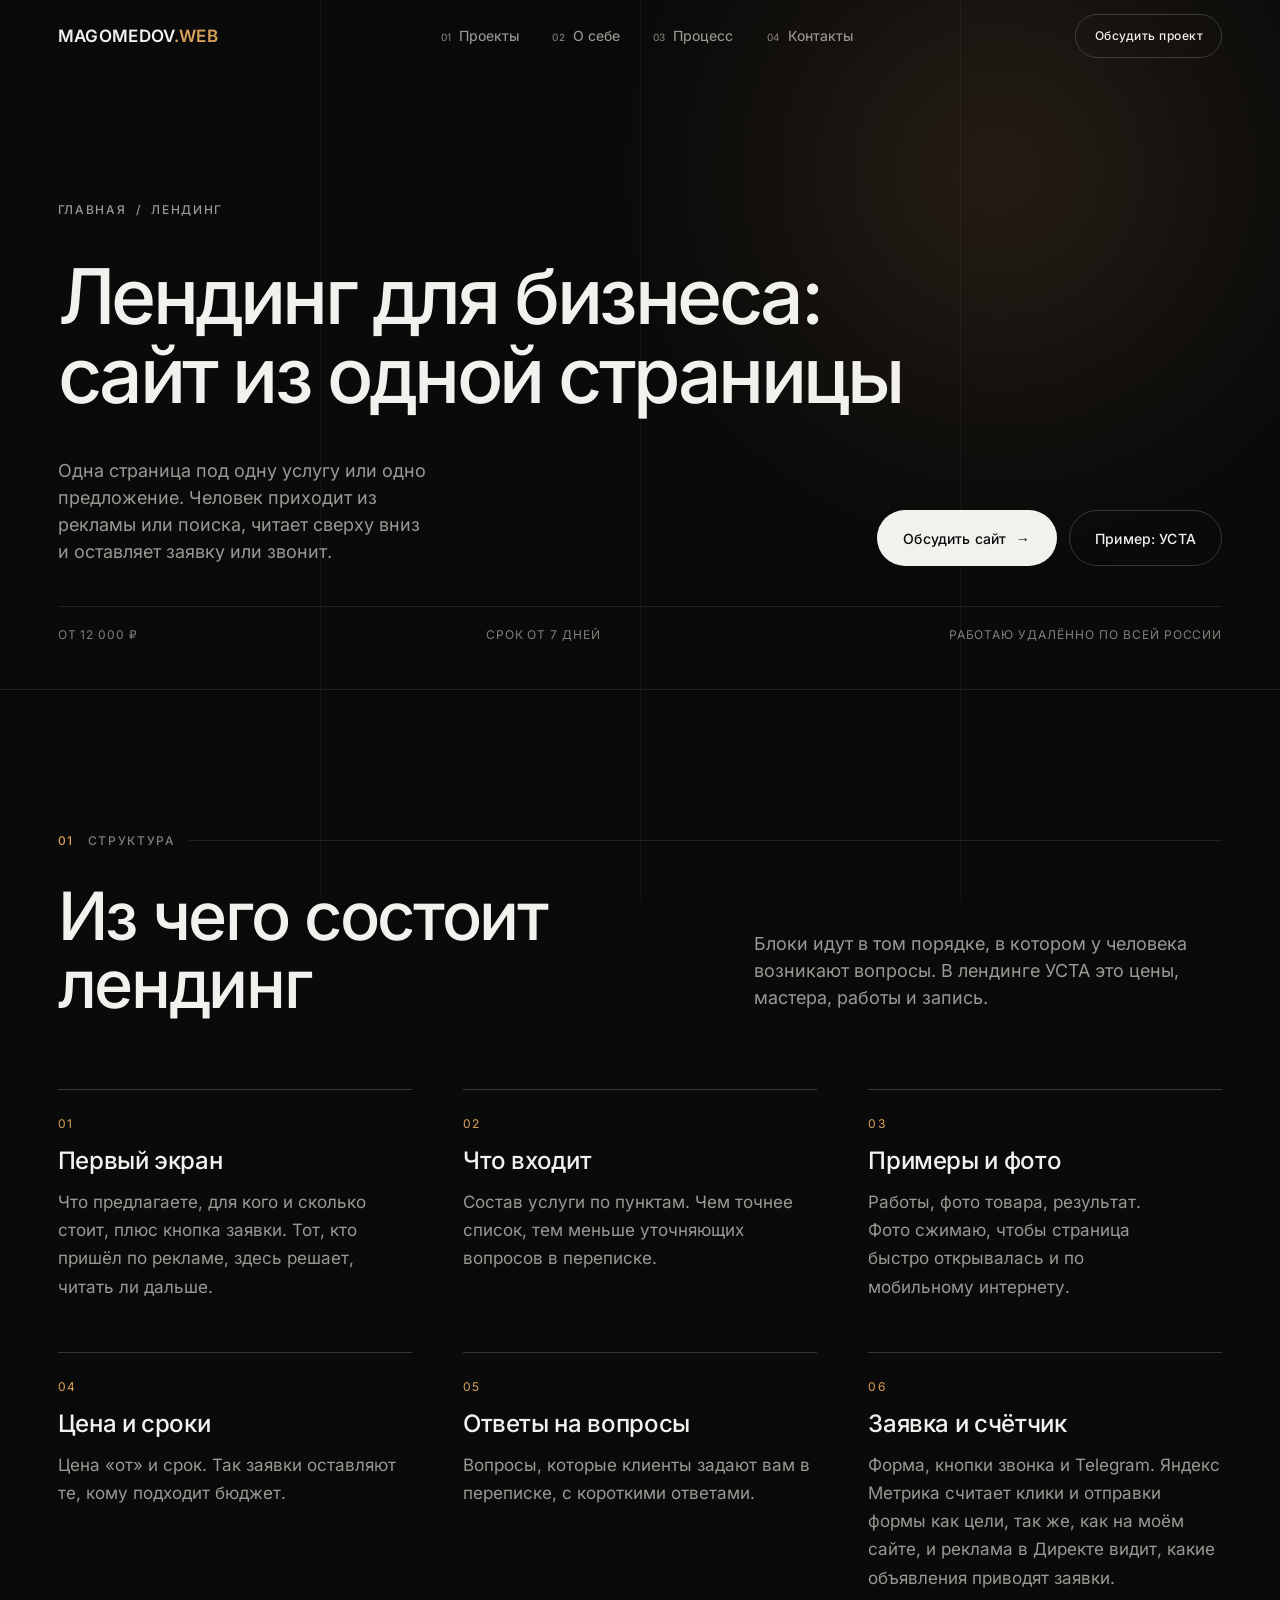
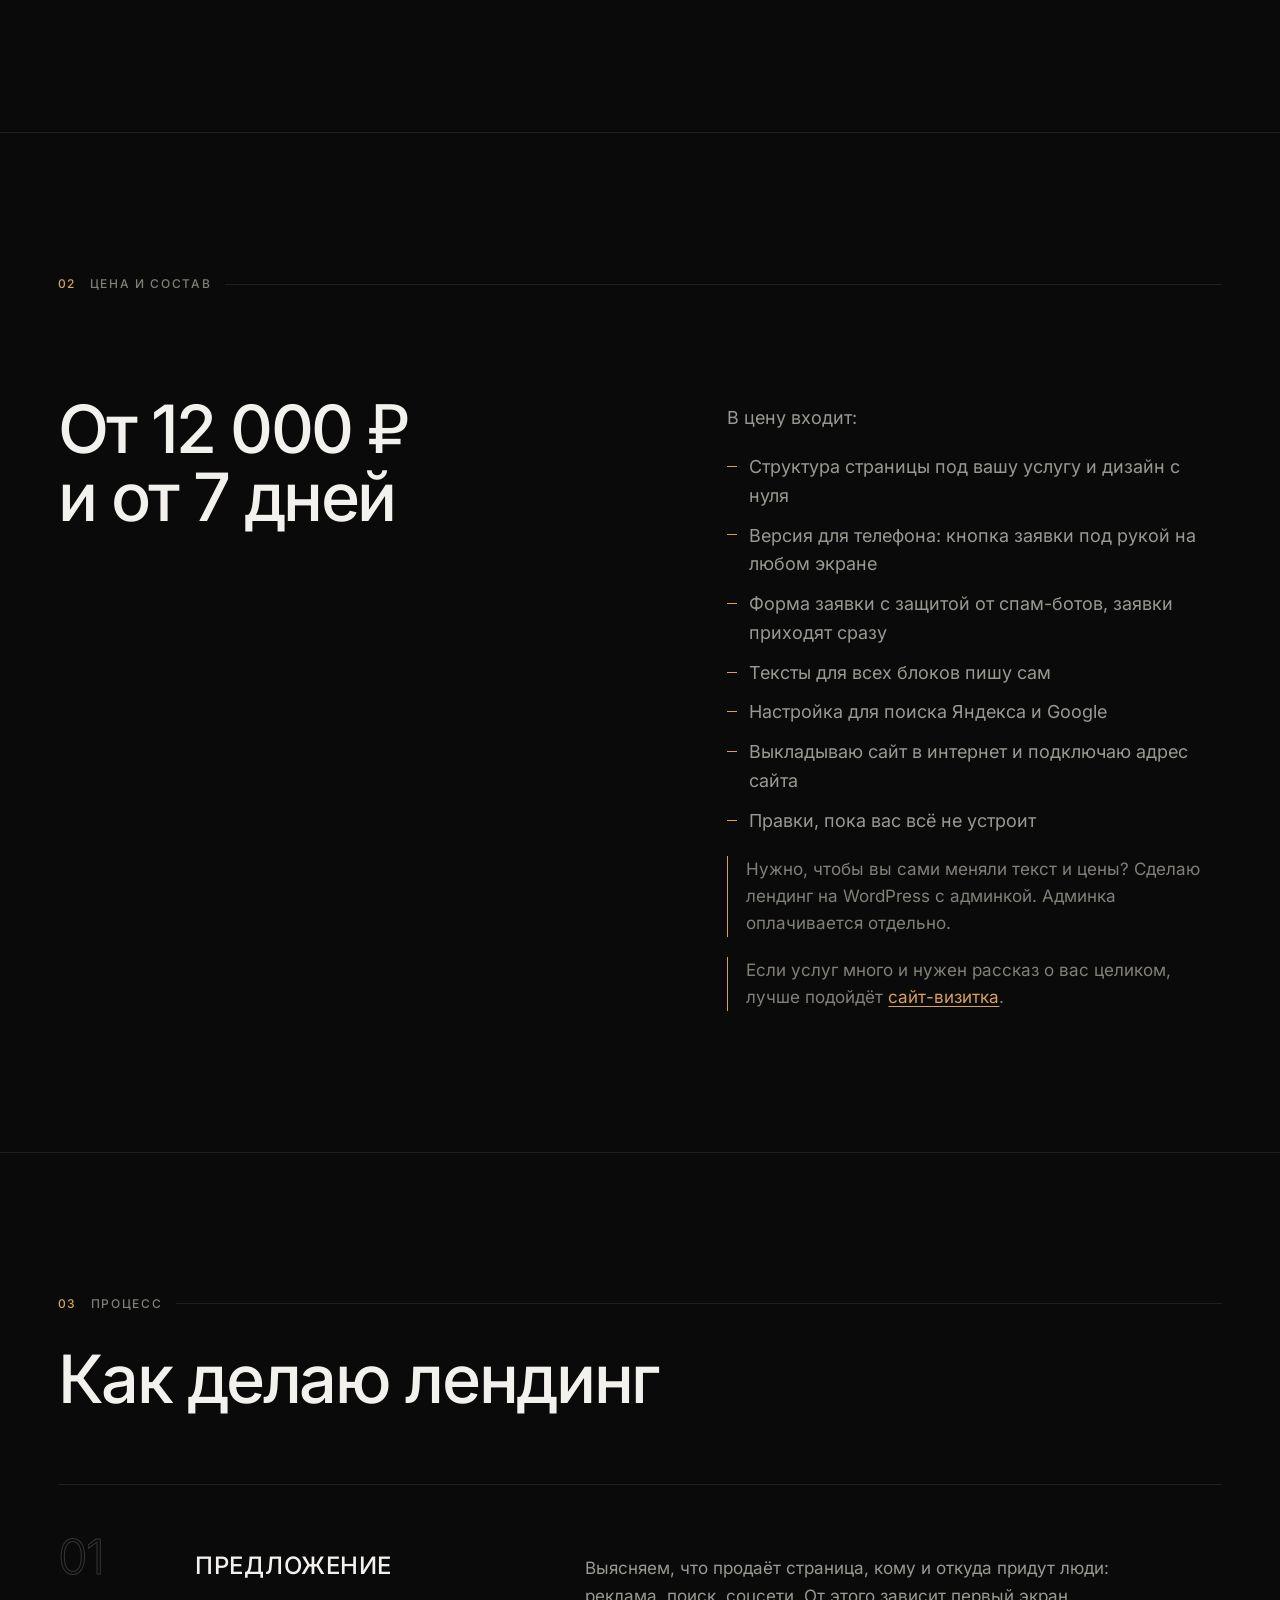
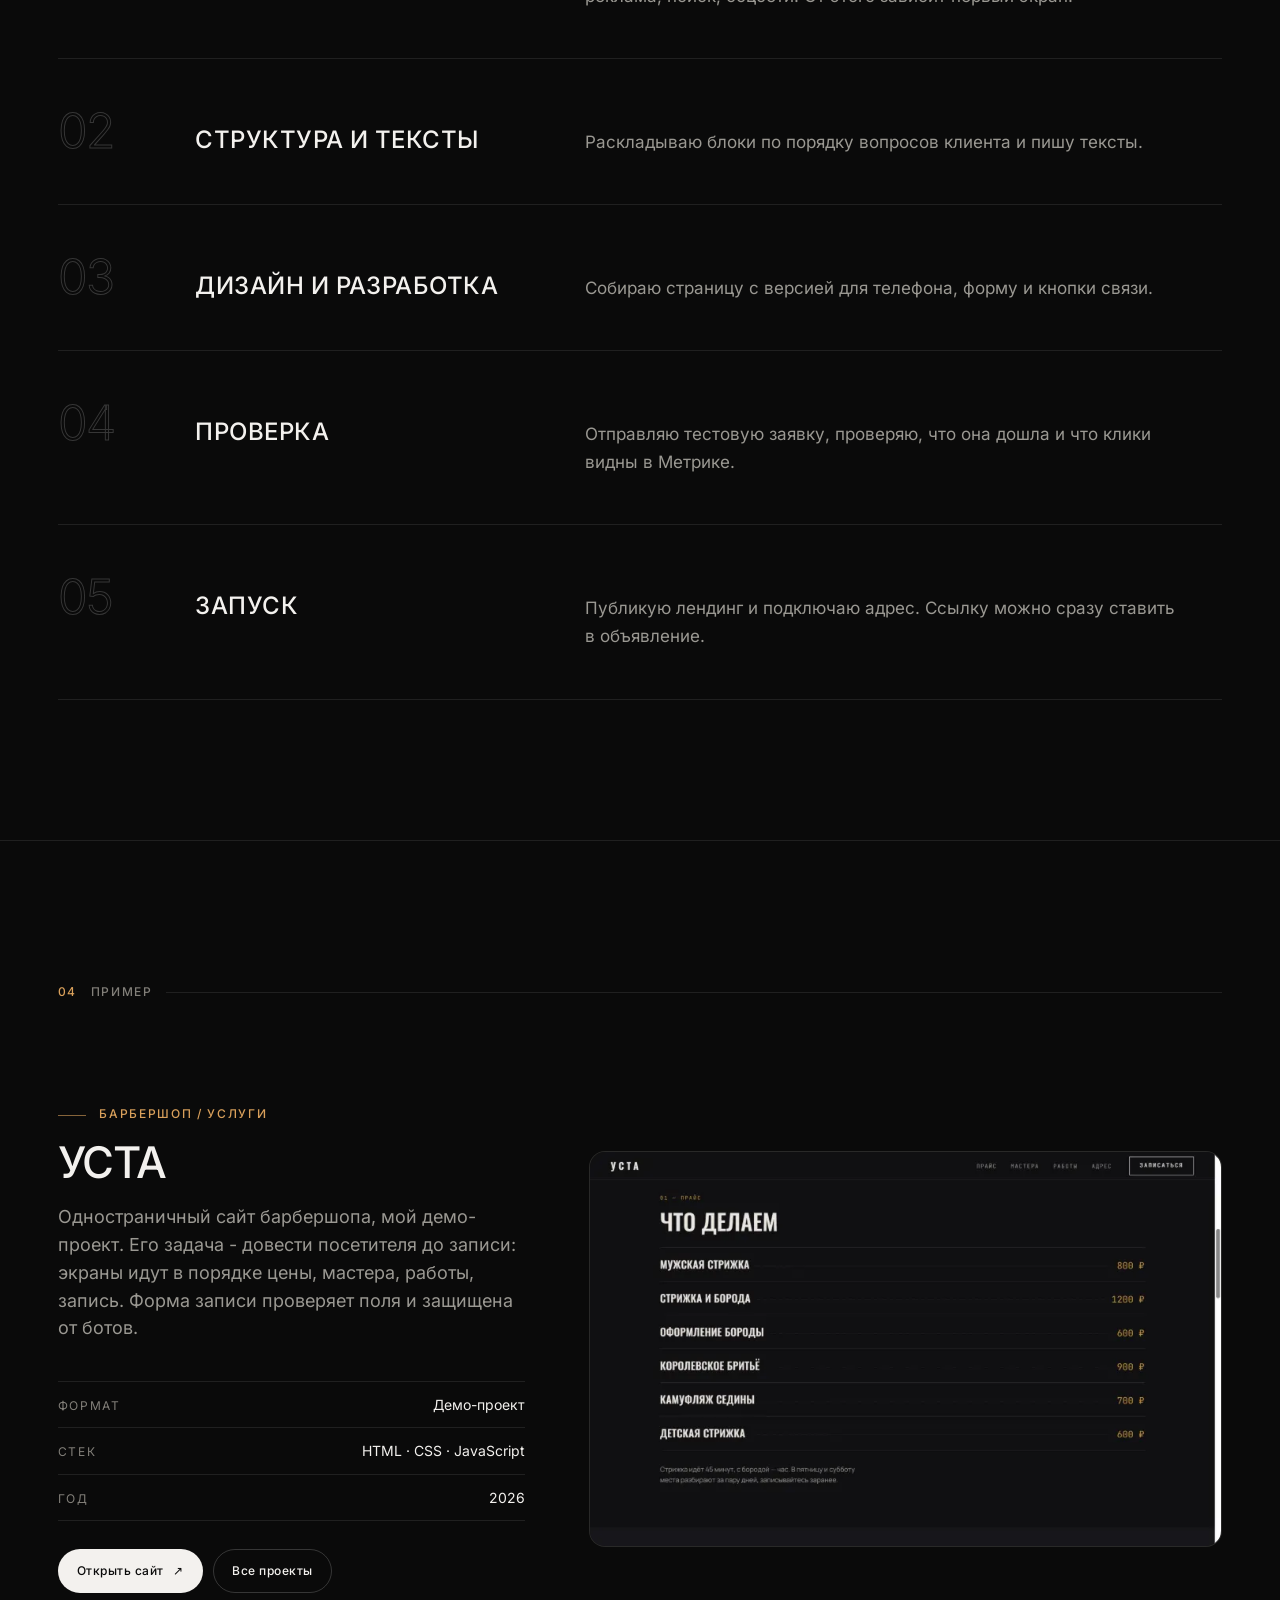
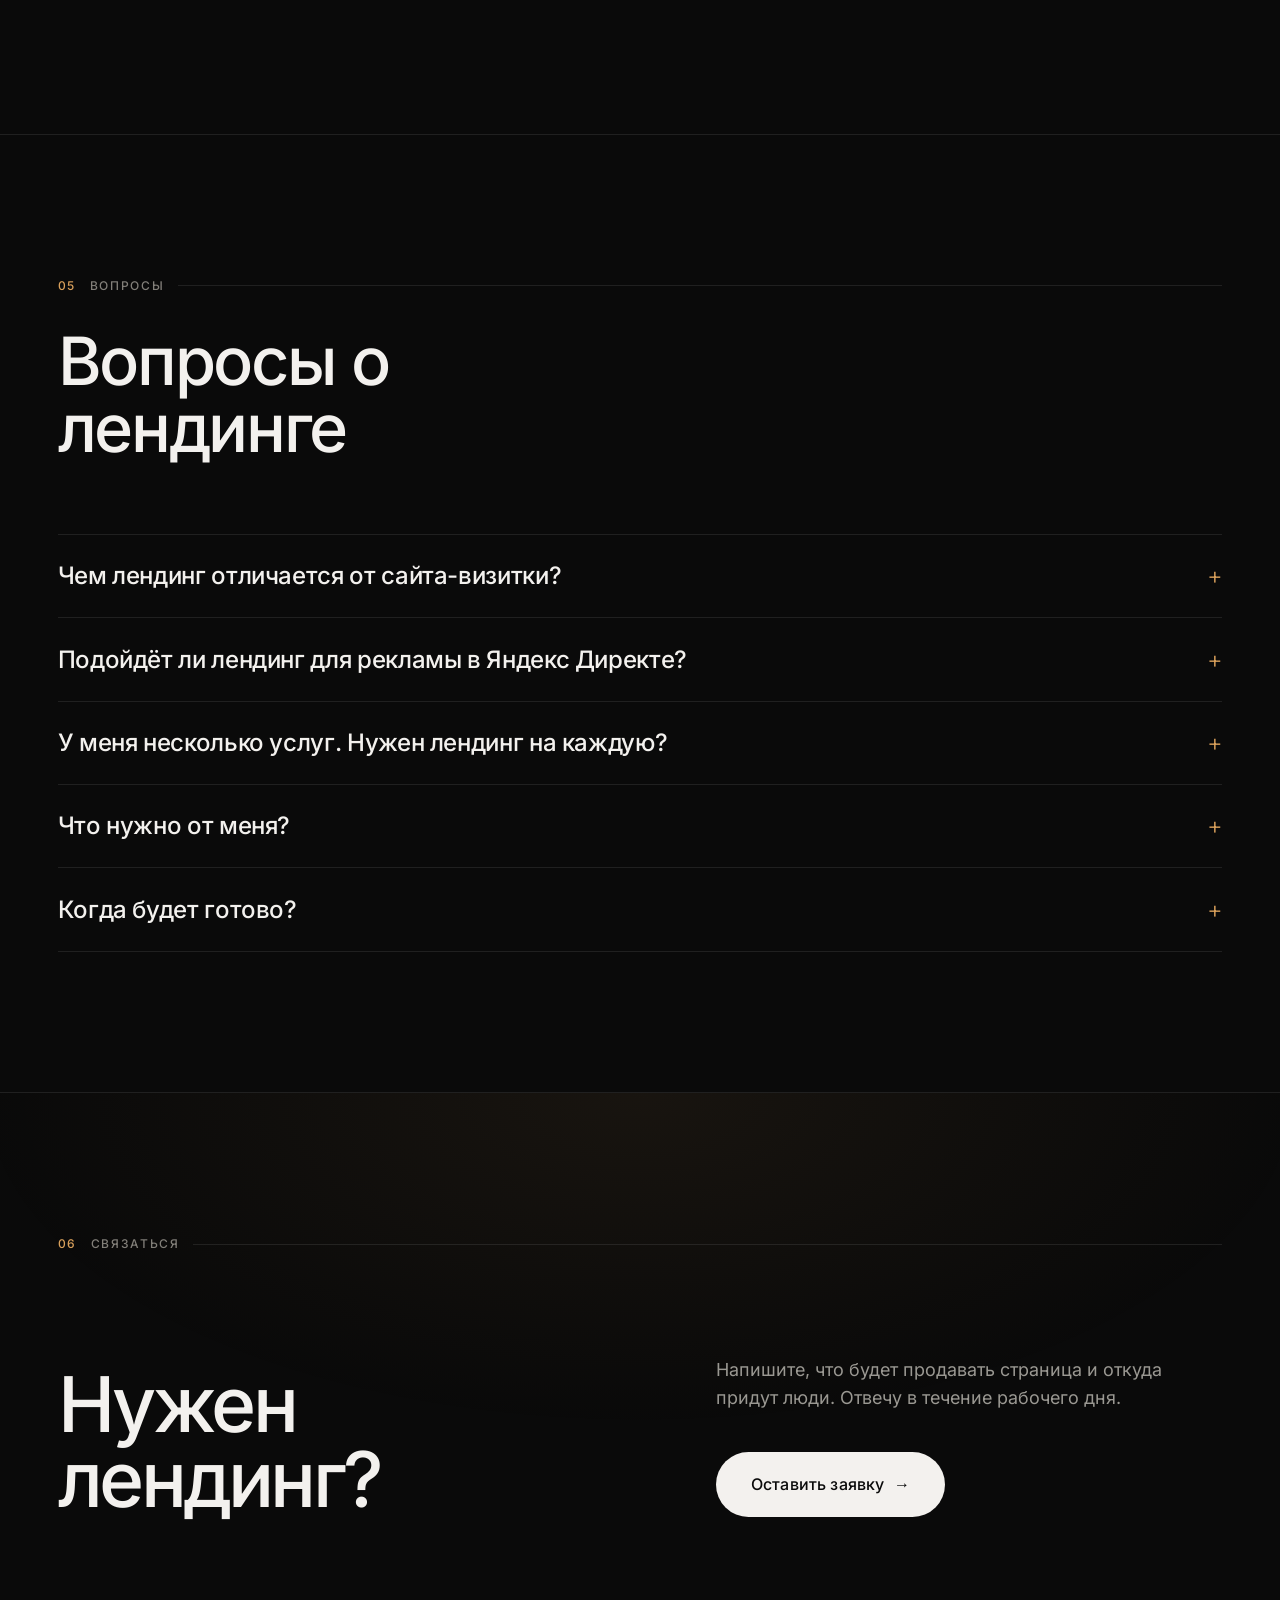
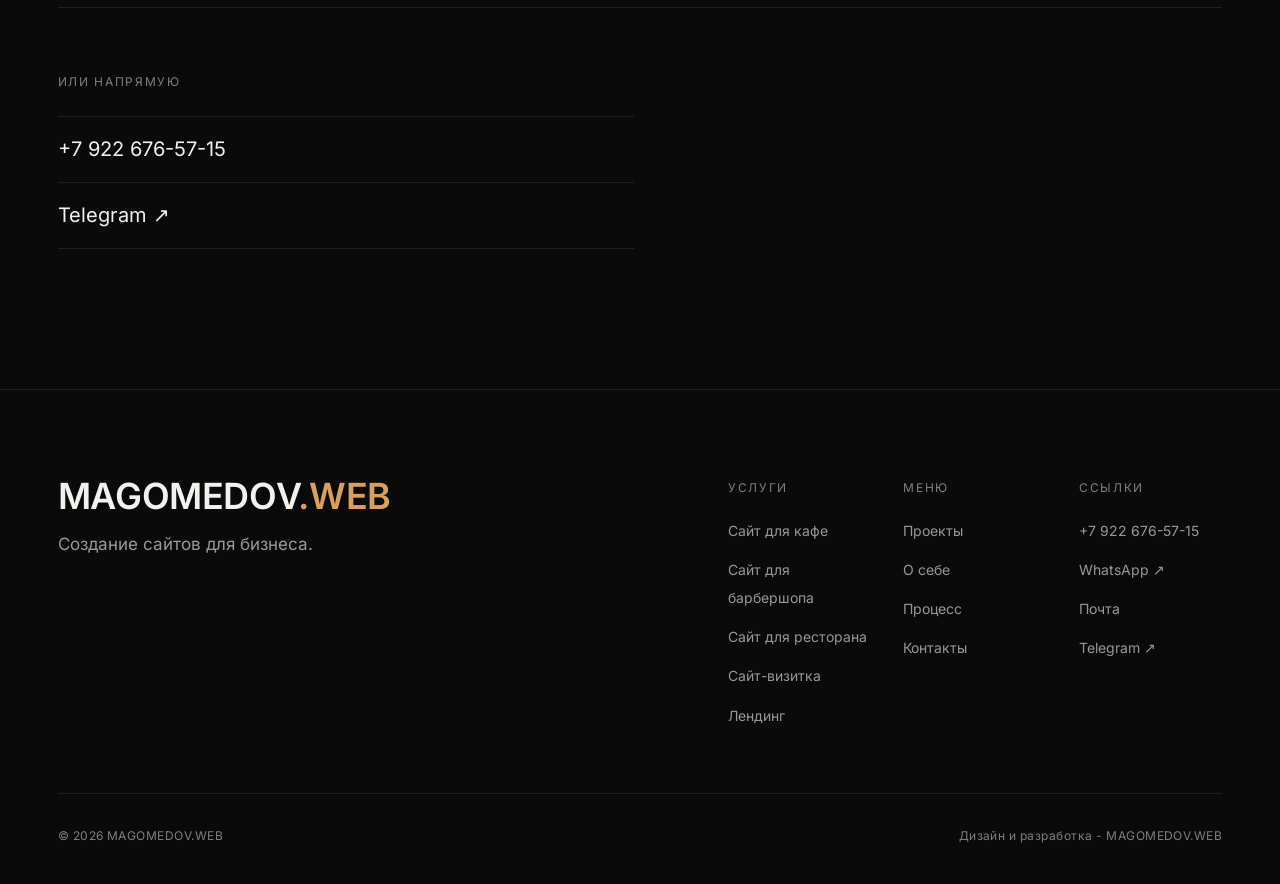
==== lending/index.html @ ecd1c225 "5 страниц услуг под поиск, подвал «Услуги», страница 404, отложенная загрузка Метрики, доступность C" ====
<!DOCTYPE html>
<html lang="ru">
<head>
<meta charset="utf-8">
<meta name="viewport" content="width=device-width, initial-scale=1, viewport-fit=cover">
<title>Лендинг для бизнеса: одностраничный сайт | MAGOMEDOV.WEB</title>
<meta name="description" content="Делаю лендинги для бизнеса: одна страница под услугу или рекламу, форма заявки, цели в Яндекс Метрике, версия для телефона. От 12 000 ₽, срок от 7 дней.">
<meta name="author" content="Магомед, MAGOMEDOV.WEB">
<meta name="theme-color" content="#0a0a0a">
<meta name="color-scheme" content="dark">
<meta name="robots" content="index, follow, max-image-preview:large, max-snippet:-1">
<link rel="canonical" href="https://magomedov.website/lending/">

<!-- Open Graph / Twitter -->
<meta property="og:type" content="website">
<meta property="og:site_name" content="MAGOMEDOV.WEB">
<meta property="og:locale" content="ru_RU">
<meta property="og:title" content="Лендинг для бизнеса: одностраничный сайт | MAGOMEDOV.WEB">
<meta property="og:description" content="Делаю лендинги для бизнеса: одна страница под услугу или рекламу, форма заявки, цели в Яндекс Метрике, версия для телефона. От 12 000 ₽, срок от 7 дней.">
<meta property="og:url" content="https://magomedov.website/lending/">
<meta property="og:image" content="https://magomedov.website/images/og-image.jpg">
<meta property="og:image:type" content="image/jpeg">
<meta property="og:image:width" content="1200">
<meta property="og:image:height" content="630">
<meta property="og:image:alt" content="Первый экран сайта MAGOMEDOV.WEB с заголовком «Сайты, с которыми бизнес выглядит дороже»">
<meta name="twitter:card" content="summary_large_image">
<meta name="twitter:title" content="Лендинг для бизнеса: одностраничный сайт | MAGOMEDOV.WEB">
<meta name="twitter:description" content="Делаю лендинги для бизнеса: одна страница под услугу или рекламу, форма заявки, цели в Яндекс Метрике, версия для телефона. От 12 000 ₽, срок от 7 дней.">
<meta name="twitter:image" content="https://magomedov.website/images/og-image.jpg">
<meta name="twitter:image:alt" content="Первый экран сайта MAGOMEDOV.WEB с заголовком «Сайты, с которыми бизнес выглядит дороже»">

<link rel="icon" href="/images/favicon.svg" type="image/svg+xml">
<link rel="apple-touch-icon" href="/images/apple-touch-icon.png">

<link rel="preload" href="/fonts/inter-cyrillic.woff2" as="font" type="font/woff2" crossorigin>
<link rel="preload" href="/fonts/inter-latin.woff2" as="font" type="font/woff2" crossorigin>
<link rel="stylesheet" href="/css/style.css">
<script>document.documentElement.classList.add('js');</script>

<script type="application/ld+json">
{
  "@context": "https://schema.org",
  "@graph": [
    {
      "@type": "Service",
      "@id": "https://magomedov.website/lending/#service",
      "name": "Лендинг для бизнеса: сайт из одной страницы",
      "serviceType": "Создание лендинга",
      "description": "Делаю лендинги для бизнеса: одна страница под услугу или рекламу, форма заявки, цели в Яндекс Метрике, версия для телефона. От 12 000 ₽, срок от 7 дней.",
      "url": "https://magomedov.website/lending/",
      "provider": {
        "@id": "https://magomedov.website/#service"
      },
      "areaServed": {
        "@type": "Country",
        "name": "Россия"
      },
      "offers": {
        "@type": "Offer",
        "url": "https://magomedov.website/lending/",
        "priceSpecification": {
          "@type": "PriceSpecification",
          "minPrice": 12000,
          "priceCurrency": "RUB"
        }
      }
    },
    {
      "@type": "BreadcrumbList",
      "itemListElement": [
        {
          "@type": "ListItem",
          "position": 1,
          "name": "Главная",
          "item": "https://magomedov.website/"
        },
        {
          "@type": "ListItem",
          "position": 2,
          "name": "Лендинг",
          "item": "https://magomedov.website/lending/"
        }
      ]
    },
    {
      "@type": "FAQPage",
      "mainEntity": [
        {
          "@type": "Question",
          "name": "Чем лендинг отличается от сайта-визитки?",
          "acceptedAnswer": {
            "@type": "Answer",
            "text": "Лендинг ведёт к одному действию: заявке на одну услугу. Визитка рассказывает о вас целиком, со всеми услугами и контактами. Под рекламу обычно делают лендинг."
          }
        },
        {
          "@type": "Question",
          "name": "Подойдёт ли лендинг для рекламы в Яндекс Директе?",
          "acceptedAnswer": {
            "@type": "Answer",
            "text": "Да. Подключаю Яндекс Метрику и цели: звонок, переход в Telegram, отправка формы. На моём сайте цели настроены так же, и Директ по ним видит, какие объявления приносят заявки."
          }
        },
        {
          "@type": "Question",
          "name": "У меня несколько услуг. Нужен лендинг на каждую?",
          "acceptedAnswer": {
            "@type": "Answer",
            "text": "Если реклама идёт на разные услуги, да: у каждой своя страница и свой первый экран. Если реклама не нужна, проще сделать одну визитку со всеми услугами."
          }
        },
        {
          "@type": "Question",
          "name": "Что нужно от меня?",
          "acceptedAnswer": {
            "@type": "Answer",
            "text": "Описание услуги и цены, фото или примеры работ, контакты для кнопок. Тексты пишу сам, фотографии присылаете вы."
          }
        },
        {
          "@type": "Question",
          "name": "Когда будет готово?",
          "acceptedAnswer": {
            "@type": "Answer",
            "text": "От 7 дней. Если запуск рекламы уже назначен, назовите дату на первом созвоне, и я скажу, что прислать, чтобы успеть."
          }
        }
      ]
    }
  ]
}
</script>
<!-- Yandex.Metrika counter -->
<script>
  window.ym = window.ym || function () { (window.ym.a = window.ym.a || []).push(arguments); };
  // Counter and webvisor load after the page is painted; goals sent earlier wait in the queue above.
  function loadMetrika() {
    (function(m,e,t,r,i,k,a){m[i]=m[i]||function(){(m[i].a=m[i].a||[]).push(arguments)};
    m[i].l=1*new Date();
    for (var j = 0; j < document.scripts.length; j++) {if (document.scripts[j].src === r) { return; }}
    k=e.createElement(t),a=e.getElementsByTagName(t)[0],k.async=1,k.src=r,a.parentNode.insertBefore(k,a)})
    (window, document, "script", "https://mc.yandex.ru/metrika/tag.js", "ym");
    ym(112315744, "init", { clickmap: true, trackLinks: true, accurateTrackBounce: true, webvisor: true });
  }
  window.addEventListener("load", function () {
    if ("requestIdleCallback" in window) requestIdleCallback(loadMetrika, { timeout: 3000 });
    else setTimeout(loadMetrika, 1500);
  });
  document.addEventListener("click", function (e) {
    var a = e.target.closest && e.target.closest("a[href]");
    if (!a) return;
    var href = a.getAttribute("href");
    var goal = /^tel:/.test(href) ? "click_phone" : /t\.me\//.test(href) ? "click_telegram" : /wa\.me\//.test(href) ? "click_whatsapp" : "";
    if (goal) ym(112315744, "reachGoal", goal);
  });
</script>
<!-- /Yandex.Metrika counter -->
</head>

<body>
<a class="skip-link" href="#main">Перейти к содержимому</a>

<div class="grid-lines" aria-hidden="true"><span></span><span></span><span></span></div>

<header class="site-header" id="site-header">
  <div class="site-header__inner">
    <a class="wordmark" href="/" aria-label="MAGOMEDOV.WEB - на главную">
      <span class="wordmark__main">MAGOMEDOV</span><span class="wordmark__accent">.WEB</span>
    </a>

    <nav class="nav" id="nav" aria-label="Основная навигация">
      <ul class="nav__list">
        <li><a class="nav__link" href="/#work"><span class="nav__idx">01</span><span>Проекты</span></a></li>
        <li><a class="nav__link" href="/#about"><span class="nav__idx">02</span><span>О себе</span></a></li>
        <li><a class="nav__link" href="/#process"><span class="nav__idx">03</span><span>Процесс</span></a></li>
        <li><a class="nav__link" href="/#contact"><span class="nav__idx">04</span><span>Контакты</span></a></li>
      </ul>
      <div class="nav__foot">
        <a class="nav__mail nav__phone" href="tel:+79226765715">+7 922 676-57-15</a>
        <a class="nav__mail" href="mailto:magomedovmg71@gmail.com">magomedovmg71@gmail.com</a>
        <div class="nav__socials">
          <a href="https://wa.me/79226765715" target="_blank" rel="noopener noreferrer">WhatsApp ↗</a>
          <a href="https://t.me/magadev_leads_bot?start=site" target="_blank" rel="noopener noreferrer">Telegram ↗</a>
        </div>
      </div>
    </nav>

    <div class="site-header__side">
      <a class="btn btn--ghost btn--sm site-header__cta" href="#svyaz">Обсудить проект</a>

      <button class="burger" id="burger" type="button" aria-label="Открыть меню" aria-expanded="false" aria-controls="nav">
        <span class="burger__box" aria-hidden="true"><span class="burger__line"></span><span class="burger__line"></span></span>
      </button>
    </div>
  </div>
</header>
<div class="nav-scrim" id="nav-scrim" hidden></div>

<main id="main">
  <section class="hero hero--page" id="hero" aria-labelledby="page-title">
    <div class="hero__glow" aria-hidden="true"></div>
    <div class="container hero__inner">
      <nav class="hero__eyebrow crumbs" aria-label="Навигационная цепочка">
        <a href="/">Главная</a><span aria-hidden="true">/</span><span aria-current="page">Лендинг</span>
      </nav>

      <h1 class="hero__title" id="page-title" data-reveal>Лендинг для бизнеса: сайт из одной страницы</h1>

      <div class="hero__bottom">
        <p class="hero__lead" data-reveal data-reveal-delay="1">Одна страница под одну услугу или одно предложение. Человек приходит из рекламы или поиска, читает сверху вниз и оставляет заявку или звонит.</p>
        <div class="hero__actions" data-reveal data-reveal-delay="2">
          <a class="btn btn--solid" href="#svyaz">Обсудить сайт <span class="btn__arrow" aria-hidden="true">→</span></a>
          <a class="btn btn--ghost" href="#primer">Пример: УСТА</a>
        </div>
      </div>

      <div class="hero__rule" data-reveal data-reveal-delay="3">
        <span class="hero__rule-item">От 12&nbsp;000&nbsp;₽</span>
        <span class="hero__rule-item">Срок от 7 дней</span>
        <span class="hero__rule-item">Работаю удалённо по всей России</span>
      </div>
    </div>
  </section>

  <section class="section" id="chto-nuzhno" aria-labelledby="needs-title">
    <div class="container">
      <header class="section-head">
        <p class="section-index"><span class="section-index__num">01</span> <span>Структура</span></p>
        <h2 class="section-title" id="needs-title" data-reveal>Из чего состоит лендинг</h2>
        <p class="section-sub" data-reveal data-reveal-delay="1">Блоки идут в том порядке, в котором у человека возникают вопросы. В лендинге УСТА это цены, мастера, работы и запись.</p>
      </header>

      <div class="why__grid">
        <article class="why__item" data-reveal data-reveal-delay="0">
          <p class="why__idx" aria-hidden="true">01</p>
          <h3 class="why__name">Первый экран</h3>
          <p class="why__text">Что предлагаете, для кого и сколько стоит, плюс кнопка заявки. Тот, кто пришёл по рекламе, здесь решает, читать ли дальше.</p>
        </article>
        <article class="why__item" data-reveal data-reveal-delay="1">
          <p class="why__idx" aria-hidden="true">02</p>
          <h3 class="why__name">Что входит</h3>
          <p class="why__text">Состав услуги по пунктам. Чем точнее список, тем меньше уточняющих вопросов в переписке.</p>
        </article>
        <article class="why__item" data-reveal data-reveal-delay="2">
          <p class="why__idx" aria-hidden="true">03</p>
          <h3 class="why__name">Примеры и фото</h3>
          <p class="why__text">Работы, фото товара, результат. Фото сжимаю, чтобы страница быстро открывалась и по мобильному интернету.</p>
        </article>
        <article class="why__item" data-reveal data-reveal-delay="0">
          <p class="why__idx" aria-hidden="true">04</p>
          <h3 class="why__name">Цена и сроки</h3>
          <p class="why__text">Цена «от» и срок. Так заявки оставляют те, кому подходит бюджет.</p>
        </article>
        <article class="why__item" data-reveal data-reveal-delay="1">
          <p class="why__idx" aria-hidden="true">05</p>
          <h3 class="why__name">Ответы на вопросы</h3>
          <p class="why__text">Вопросы, которые клиенты задают вам в переписке, с короткими ответами.</p>
        </article>
        <article class="why__item" data-reveal data-reveal-delay="2">
          <p class="why__idx" aria-hidden="true">06</p>
          <h3 class="why__name">Заявка и счётчик</h3>
          <p class="why__text">Форма, кнопки звонка и Telegram. Яндекс Метрика считает клики и отправки формы как цели, так же, как на моём сайте, и реклама в Директе видит, какие объявления приводят заявки.</p>
        </article>
      </div>
    </div>
  </section>

  <section class="section section--line" id="cena" aria-labelledby="price-title">
    <div class="container">
      <header class="section-head">
        <p class="section-index"><span class="section-index__num">02</span> <span>Цена и состав</span></p>
      </header>

      <div class="about__grid">
        <h2 class="about__title" id="price-title" data-reveal>От 12&nbsp;000&nbsp;₽<br>и&nbsp;от 7&nbsp;дней</h2>
        <div class="about__text">
          <p data-reveal>В цену входит:</p>
          <ul class="case__list" data-reveal data-reveal-delay="1">
            <li>Структура страницы под вашу услугу и дизайн с нуля</li>
            <li>Версия для телефона: кнопка заявки под рукой на любом экране</li>
            <li>Форма заявки с защитой от спам-ботов, заявки приходят сразу</li>
            <li>Тексты для всех блоков пишу сам</li>
            <li>Настройка для поиска Яндекса и Google</li>
            <li>Выкладываю сайт в интернет и подключаю адрес сайта</li>
            <li>Правки, пока вас всё не устроит</li>
          </ul>
          <p class="about__note" data-reveal data-reveal-delay="2">Нужно, чтобы вы сами меняли текст и цены? Сделаю лендинг на WordPress с админкой. Админка оплачивается отдельно.</p>
          <p class="about__note" data-reveal data-reveal-delay="2">Если услуг много и нужен рассказ о вас целиком, лучше подойдёт <a class="text-link" href="/sayt-vizitka/">сайт-визитка</a>.</p>
        </div>
      </div>
    </div>
  </section>

  <section class="section process" id="process" aria-labelledby="process-title">
    <div class="container">
      <header class="section-head">
        <p class="section-index"><span class="section-index__num">03</span> <span>Процесс</span></p>
        <h2 class="section-title" id="process-title" data-reveal>Как делаю лендинг</h2>
      </header>

      <ol class="steps">
        <li class="step" data-reveal>
          <span class="step__num">01</span>
          <div class="step__body">
            <h3 class="step__title">Предложение</h3>
            <p class="step__text">Выясняем, что продаёт страница, кому и откуда придут люди: реклама, поиск, соцсети. От этого зависит первый экран.</p>
          </div>
        </li>
        <li class="step" data-reveal>
          <span class="step__num">02</span>
          <div class="step__body">
            <h3 class="step__title">Структура и тексты</h3>
            <p class="step__text">Раскладываю блоки по порядку вопросов клиента и пишу тексты.</p>
          </div>
        </li>
        <li class="step" data-reveal>
          <span class="step__num">03</span>
          <div class="step__body">
            <h3 class="step__title">Дизайн и разработка</h3>
            <p class="step__text">Собираю страницу с версией для телефона, форму и кнопки связи.</p>
          </div>
        </li>
        <li class="step" data-reveal>
          <span class="step__num">04</span>
          <div class="step__body">
            <h3 class="step__title">Проверка</h3>
            <p class="step__text">Отправляю тестовую заявку, проверяю, что она дошла и что клики видны в Метрике.</p>
          </div>
        </li>
        <li class="step" data-reveal>
          <span class="step__num">05</span>
          <div class="step__body">
            <h3 class="step__title">Запуск</h3>
            <p class="step__text">Публикую лендинг и подключаю адрес. Ссылку можно сразу ставить в объявление.</p>
          </div>
        </li>
      </ol>
    </div>
  </section>

  <section class="section section--line" id="primer" aria-labelledby="example-title">
    <div class="container">
      <header class="section-head">
        <p class="section-index"><span class="section-index__num">04</span> <span>Пример</span></p>
      </header>

      <div class="split">
        <div class="split__text">
          <p class="project__cat">Барбершоп / Услуги</p>
          <h2 class="project__title" id="example-title" data-reveal>УСТА</h2>
          <p class="project__desc" data-reveal data-reveal-delay="1">Одностраничный сайт барбершопа, мой демо-проект. Его задача - довести посетителя до записи: экраны идут в порядке цены, мастера, работы, запись. Форма записи проверяет поля и защищена от ботов.</p>
          <dl class="facts" data-reveal data-reveal-delay="2">
            <div class="facts__row"><dt>Формат</dt><dd>Демо-проект</dd></div>
            <div class="facts__row"><dt>Стек</dt><dd>HTML · CSS · JavaScript</dd></div>
            <div class="facts__row"><dt>Год</dt><dd>2026</dd></div>
          </dl>
          <div class="project__actions" data-reveal data-reveal-delay="3">
            <a class="btn btn--solid btn--sm" href="https://magomedov.website/usta/" target="_blank" rel="noopener noreferrer">Открыть сайт <span aria-hidden="true">↗</span></a>
            <a class="btn btn--ghost btn--sm" href="/#work">Все проекты</a>
          </div>
        </div>

        <div class="split__media">
          <a class="media media--tall" href="https://magomedov.website/usta/" target="_blank" rel="noopener noreferrer" data-reveal
             aria-label="Открыть сайт УСТА в новой вкладке">
            <img src="/images/usta-03.webp" srcset="/images/usta-03-800w.webp 800w, /images/usta-03.webp 1440w, /images/usta-03-2880w.webp 2880w"
                 sizes="(max-width: 899px) 100vw, 55vw" width="1440" height="900" loading="lazy" decoding="async"
                 alt="Прайс на сайте УСТА: строки услуг с точками и ценами">
            <span class="media__overlay" aria-hidden="true">
              <span class="media__label">Открыть проект <i>→</i></span>
            </span>
          </a>
        </div>
      </div>
    </div>
  </section>

  <section class="section section--line" id="voprosy" aria-labelledby="faq-title">
    <div class="container">
      <header class="section-head">
        <p class="section-index"><span class="section-index__num">05</span> <span>Вопросы</span></p>
        <h2 class="section-title" id="faq-title" data-reveal>Вопросы о лендинге</h2>
      </header>

      <div class="faq">
        <details class="faq__item">
          <summary>Чем лендинг отличается от сайта-визитки?</summary>
          <p>Лендинг ведёт к одному действию: заявке на одну услугу. Визитка рассказывает о вас целиком, со всеми услугами и контактами. Под рекламу обычно делают лендинг.</p>
        </details>
        <details class="faq__item">
          <summary>Подойдёт ли лендинг для рекламы в Яндекс Директе?</summary>
          <p>Да. Подключаю Яндекс Метрику и цели: звонок, переход в Telegram, отправка формы. На моём сайте цели настроены так же, и Директ по ним видит, какие объявления приносят заявки.</p>
        </details>
        <details class="faq__item">
          <summary>У меня несколько услуг. Нужен лендинг на каждую?</summary>
          <p>Если реклама идёт на разные услуги, да: у каждой своя страница и свой первый экран. Если реклама не нужна, проще сделать одну визитку со всеми услугами.</p>
        </details>
        <details class="faq__item">
          <summary>Что нужно от меня?</summary>
          <p>Описание услуги и цены, фото или примеры работ, контакты для кнопок. Тексты пишу сам, фотографии присылаете вы.</p>
        </details>
        <details class="faq__item">
          <summary>Когда будет готово?</summary>
          <p>От 7 дней. Если запуск рекламы уже назначен, назовите дату на первом созвоне, и я скажу, что прислать, чтобы успеть.</p>
        </details>
      </div>
    </div>
  </section>

  <section class="section contact contact--page" id="svyaz" aria-labelledby="cta-title">
    <div class="container">
      <header class="section-head">
        <p class="section-index"><span class="section-index__num">06</span> <span>Связаться</span></p>
      </header>

      <div class="contact__hero">
        <h2 class="contact__title" id="cta-title" data-reveal>Нужен<br>лендинг?</h2>
        <p class="contact__sub" data-reveal data-reveal-delay="1">Напишите, что будет продавать страница и откуда придут люди. Отвечу в течение рабочего дня.</p>
        <a class="btn btn--solid btn--lg" href="/#contact" data-reveal data-reveal-delay="2">
          <span>Оставить заявку</span> <span class="btn__arrow" aria-hidden="true">→</span>
        </a>
      </div>

      <div class="cta__direct">
        <p class="contact__label">Или напрямую</p>
        <ul class="contact__links">
          <li><a href="tel:+79226765715">+7 922 676-57-15</a></li>
          <li><a href="https://t.me/magadev_leads_bot?start=site" target="_blank" rel="noopener noreferrer">Telegram <span aria-hidden="true">↗</span></a></li>
        </ul>
      </div>
    </div>
  </section>
</main>

<footer class="site-footer">
  <div class="container">
    <div class="site-footer__top">
      <div class="site-footer__brand">
        <p class="wordmark wordmark--lg"><span class="wordmark__main">MAGOMEDOV</span><span class="wordmark__accent">.WEB</span></p>
        <p class="site-footer__tagline">Создание сайтов для бизнеса.</p>
      </div>

      <nav class="site-footer__nav" aria-label="Навигация в подвале">
        <div class="site-footer__col site-footer__col--services">
          <p class="site-footer__label">Услуги</p>
          <ul>
            <li><a href="/sayt-dlya-kafe/">Сайт для кафе</a></li>
            <li><a href="/sayt-dlya-barbershopa/">Сайт для барбершопа</a></li>
            <li><a href="/sayt-dlya-restorana/">Сайт для ресторана</a></li>
            <li><a href="/sayt-vizitka/">Сайт-визитка</a></li>
            <li><a href="/lending/" aria-current="page">Лендинг</a></li>
          </ul>
        </div>
        <div class="site-footer__col">
          <p class="site-footer__label">Меню</p>
          <ul>
            <li><a href="/#work">Проекты</a></li>
            <li><a href="/#about">О себе</a></li>
            <li><a href="/#process">Процесс</a></li>
            <li><a href="/#contact">Контакты</a></li>
          </ul>
        </div>
        <div class="site-footer__col">
          <p class="site-footer__label">Ссылки</p>
          <ul>
            <li><a href="tel:+79226765715">+7 922 676-57-15</a></li>
            <li><a href="https://wa.me/79226765715" target="_blank" rel="noopener noreferrer">WhatsApp <span aria-hidden="true">↗</span></a></li>
            <li><a href="mailto:magomedovmg71@gmail.com">Почта</a></li>
            <li><a href="https://t.me/magadev_leads_bot?start=site" target="_blank" rel="noopener noreferrer">Telegram <span aria-hidden="true">↗</span></a></li>
          </ul>
        </div>
      </nav>
    </div>

    <div class="site-footer__bottom">
      <p>&copy; <span id="year">2026</span> MAGOMEDOV.WEB</p>
      <p>Дизайн и разработка - MAGOMEDOV.WEB</p>
    </div>
  </div>
</footer>

<!-- i18n.js сюда не подключаем: он переписывает title и description на тексты главной.
     script.js берёт из MagaI18n только подписи кнопки меню. -->
<script>window.MagaI18n = { init: function () {}, t: function (key) { return { 'a11y.menuOpen': 'Открыть меню', 'a11y.menuClose': 'Закрыть меню' }[key] || key; } };</script>
<script src="/js/script.js" defer></script>
</body>
</html>
---- css/style.css ----
/* ==========================================================================
   MAGOMEDOV.WEB — portfolio
   1.  Fonts
   2.  Design tokens
   3.  Reset & base
   4.  Layout primitives
   5.  Buttons
   6.  Header & navigation
   7.  Hero
   8.  Selected work
   9.  About
   10. Capabilities
   11. Process
   12. Why
   13. Contact & form
   14. Footer
   15. Case study dialog
   16. Reveal animations
   17. Responsive
   18. Reduced motion
   ========================================================================== */

/* ==========================================================================
   1. FONTS — self-hosted Inter (variable, latin + cyrillic subsets)
   ========================================================================== */
@font-face {
  font-family: 'Inter';
  font-style: normal;
  font-weight: 300 700;
  font-display: swap;
  src: url('../fonts/inter-latin.woff2') format('woff2');
  unicode-range: U+0000-00FF, U+0131, U+0152-0153, U+02BB-02BC, U+02C6, U+02DA,
    U+02DC, U+0304, U+0308, U+0329, U+2000-206F, U+20AC, U+2122, U+2191, U+2193,
    U+2212, U+2215, U+FEFF, U+FFFD;
}

@font-face {
  font-family: 'Inter';
  font-style: normal;
  font-weight: 300 700;
  font-display: swap;
  src: url('../fonts/inter-cyrillic.woff2') format('woff2');
  unicode-range: U+0301, U+0400-045F, U+0490-0491, U+04B0-04B1, U+2116;
}

/* ==========================================================================
   2. DESIGN TOKENS
   ========================================================================== */
:root {
  /* Colour */
  --bg:            #0a0a0a;
  --bg-elev:       #101010;
  --bg-soft:       #141413;
  --line:          rgba(255, 255, 255, 0.09);
  --line-strong:   rgba(255, 255, 255, 0.18);
  --text:          #f3f1ee;
  --text-dim:      #9a9892;
  --text-faint:    #827f79;
  --accent:        #d9a05b;
  --accent-strong: #e8b273;
  --accent-soft:   rgba(217, 160, 91, 0.12);
  --on-accent:     #0a0a0a;

  /* Typography */
  --font: 'Inter', -apple-system, BlinkMacSystemFont, 'Segoe UI', Roboto, Arial, sans-serif;
  --fs-display: clamp(2.6rem, 7.4vw, 7rem);
  --fs-h2:      clamp(2rem, 5.2vw, 4.25rem);
  --fs-h3:      clamp(1.6rem, 3.4vw, 2.75rem);
  --fs-h4:      clamp(1.15rem, 1.9vw, 1.5rem);
  --fs-lead:    clamp(1.0625rem, 1.4vw, 1.375rem);
  --fs-body:    clamp(0.9688rem, 0.92rem + 0.2vw, 1.0625rem);
  --fs-sm:      0.875rem;
  --fs-xs:      0.75rem;
  --lh-tight:   0.98;
  --lh-snug:    1.15;
  --lh-body:    1.65;
  --ls-label:   0.14em;

  /* Spacing */
  --gutter:     clamp(1.25rem, 4.5vw, 4rem);
  --section-y:  clamp(5rem, 11vw, 11rem);
  --stack-sm:   clamp(0.75rem, 1.4vw, 1.25rem);
  --stack-md:   clamp(1.5rem, 3vw, 2.75rem);
  --stack-lg:   clamp(2.5rem, 5.5vw, 5.5rem);

  /* Structure */
  --maxw:       1320px;
  --maxw-wide:  1560px;
  --header-h:   72px;

  /* Radius */
  --r-sm:   4px;
  --r-md:   10px;
  --r-lg:   16px;
  --r-pill: 999px;

  /* Motion */
  --t-fast: 180ms;
  --t-med:  400ms;
  --t-slow: 900ms;
  --ease:      cubic-bezier(0.22, 0.61, 0.36, 1);
  --ease-out:  cubic-bezier(0.16, 1, 0.3, 1);
}

/* ==========================================================================
   3. RESET & BASE
   ========================================================================== */
*,
*::before,
*::after { box-sizing: border-box; }

* { margin: 0; }

html {
  -webkit-text-size-adjust: 100%;
  /* Плавность даёт скрипт (initSmoothScroll): у нативной свои кривые,
     и вместе они спорят за позицию — страница дёргается. */
  scroll-padding-top: calc(var(--header-h) + 1.5rem);
  overflow-x: clip;            /* страницу нельзя утянуть вбок: clip не создаёт контейнер прокрутки */
  overscroll-behavior-x: none; /* и не отскакивает резинкой при свайпе */
  touch-action: manipulation;  /* двойной тап не зумит */
}

body {
  min-height: 100svh;
  background: var(--bg);
  color: var(--text);
  font-family: var(--font);
  font-size: var(--fs-body);
  line-height: var(--lh-body);
  font-weight: 400;
  font-synthesis-weight: none;
  -webkit-font-smoothing: antialiased;
  -moz-osx-font-smoothing: grayscale;
  text-rendering: optimizeLegibility;
}

body.is-locked { overflow: hidden; }

/* backdrop-filter делает шапку containing block для fixed-потомков, а дровер
   лежит внутри неё: после прокрутки он сжимался до высоты шапки и пункты
   не открывались. Пока меню открыто, блюр снимаем — без перехода, иначе
   containing block живёт всё время анимации. */
body.is-locked .site-header {
  backdrop-filter: none;
  -webkit-backdrop-filter: none;
  transition: none;
}

img,
picture,
svg { display: block; max-width: 100%; }

img { height: auto; }

a {
  color: inherit;
  text-decoration: none;
}

button,
input,
textarea {
  font: inherit;
  color: inherit;
}

button { cursor: pointer; }

ul,
ol {
  list-style: none;
  padding: 0;
}

h1, h2, h3, h4 {
  font-weight: 500;
  line-height: var(--lh-snug);
  letter-spacing: -0.02em;
  text-wrap: balance;
}

p { text-wrap: pretty; }

::selection {
  background: var(--accent);
  color: var(--on-accent);
}

:focus-visible {
  outline: 2px solid var(--accent);
  outline-offset: 3px;
  border-radius: var(--r-sm);
}

.skip-link {
  position: fixed;
  top: 0.75rem;
  left: 0.75rem;
  z-index: 200;
  padding: 0.7rem 1.1rem;
  background: var(--accent);
  color: var(--on-accent);
  border-radius: var(--r-sm);
  font-size: var(--fs-sm);
  font-weight: 600;
  transform: translateY(-160%);
  transition: transform var(--t-fast) var(--ease);
}

.skip-link:focus-visible { transform: translateY(0); }

.anchor {
  position: absolute;
  top: 0;
  left: 0;
}

/* Decorative editorial grid ------------------------------------------------ */
.grid-lines {
  position: fixed;
  inset: 0;
  z-index: 0;
  display: none;
  pointer-events: none;
}

.grid-lines span {
  position: absolute;
  top: 0;
  bottom: 0;
  width: 1px;
  background: rgba(255, 255, 255, 0.045);
}

.grid-lines span:nth-child(1) { left: 25%; }
.grid-lines span:nth-child(2) { left: 50%; }
.grid-lines span:nth-child(3) { left: 75%; }

@media (min-width: 1024px) {
  .grid-lines { display: block; }
}

/* ==========================================================================
   4. LAYOUT PRIMITIVES
   ========================================================================== */
.container {
  width: min(100% - var(--gutter) * 2, var(--maxw));
  margin-inline: auto;
  position: relative;
  z-index: 1;
}

.container--wide { max-width: var(--maxw-wide); width: min(100% - var(--gutter) * 2, var(--maxw-wide)); }

.section {
  position: relative;
  padding-block: var(--section-y);
  z-index: 1;
}

.section-head { margin-bottom: var(--stack-lg); }

.section-index {
  display: flex;
  align-items: center;
  gap: 0.85rem;
  margin-bottom: clamp(1.25rem, 2.5vw, 2rem);
  color: var(--text-faint);
  font-size: var(--fs-xs);
  font-weight: 500;
  letter-spacing: var(--ls-label);
  text-transform: uppercase;
}

.section-index__num { color: var(--accent); }

.section-index::after {
  content: '';
  flex: 1;
  height: 1px;
  background: var(--line);
}

.section-title {
  font-size: var(--fs-h2);
  font-weight: 500;
  letter-spacing: -0.035em;
  line-height: 1.02;
}

.section-title--sm { font-size: var(--fs-h3); }

.section-sub {
  margin-top: 1.25rem;
  max-width: 46ch;
  color: var(--text-dim);
  font-size: var(--fs-lead);
  line-height: 1.5;
}

/* На широком экране подзаголовок уходит вправо от заголовка: иначе правая
   половина остаётся пустой и секция выглядит недовёрстанной. */
@media (min-width: 900px) {
  .section-head {
    display: grid;
    grid-template-columns: minmax(0, 1.35fr) minmax(0, 1fr);
    column-gap: clamp(2rem, 5vw, 5rem);
    align-items: end;
  }

  .section-head .section-index { grid-column: 1 / -1; }

  .section-head .section-sub {
    margin-top: 0;
    padding-bottom: 0.4rem;
  }
}

.section-head--inline {
  display: flex;
  flex-direction: column;
}

.status-dot {
  display: inline-block;
  width: 6px;
  height: 6px;
  border-radius: 50%;
  background: var(--accent);
  box-shadow: 0 0 0 0 var(--accent-soft);
  animation: pulse 2.8s var(--ease) infinite;
}

@keyframes pulse {
  0%, 100% { box-shadow: 0 0 0 0 rgba(217, 160, 91, 0.35); }
  50%      { box-shadow: 0 0 0 5px rgba(217, 160, 91, 0); }
}

/* ==========================================================================
   5. BUTTONS
   ========================================================================== */
.btn {
  --btn-py: 0.95rem;
  --btn-px: 1.6rem;
  position: relative;
  display: inline-flex;
  align-items: center;
  justify-content: center;
  gap: 0.6rem;
  padding: var(--btn-py) var(--btn-px);
  background: none;
  border: 1px solid transparent;
  border-radius: var(--r-pill);
  font-size: var(--fs-sm);
  font-weight: 500;
  letter-spacing: 0.01em;
  white-space: nowrap;
  transition: background-color var(--t-fast) var(--ease),
              color var(--t-fast) var(--ease),
              border-color var(--t-fast) var(--ease),
              transform var(--t-fast) var(--ease);
}

.btn__arrow {
  display: inline-block;
  transition: transform var(--t-med) var(--ease-out);
}

.btn:hover .btn__arrow { transform: translateX(4px); }

.btn--solid {
  background: var(--text);
  color: var(--bg);
}

.btn--solid:hover {
  background: var(--accent);
  color: var(--on-accent);
}

.btn--ghost {
  border-color: var(--line-strong);
  color: var(--text);
}

.btn--ghost:hover {
  border-color: var(--accent);
  color: var(--accent);
  background: var(--accent-soft);
}

.btn--sm {
  --btn-py: 0.7rem;
  --btn-px: 1.15rem;
  font-size: var(--fs-xs);
  letter-spacing: 0.04em;
}

.btn--lg {
  --btn-py: 1.15rem;
  --btn-px: 2.1rem;
  font-size: 1rem;
}

.btn--block {
  width: 100%;
  --btn-py: 1.05rem;
  font-size: var(--fs-sm);
}

.btn:active { transform: translateY(1px); }

/* ==========================================================================
   6. HEADER & NAVIGATION
   ========================================================================== */
.site-header {
  position: fixed;
  top: 0;
  left: 0;
  right: 0;
  z-index: 100;
  transition: background-color var(--t-med) var(--ease),
              border-color var(--t-med) var(--ease),
              backdrop-filter var(--t-med) var(--ease);
  border-bottom: 1px solid transparent;
}

.site-header.is-scrolled {
  background: rgba(10, 10, 10, 0.72);
  backdrop-filter: blur(14px) saturate(140%);
  -webkit-backdrop-filter: blur(14px) saturate(140%);
  border-bottom-color: var(--line);
}

.site-header__inner {
  width: min(100% - var(--gutter) * 2, var(--maxw-wide));
  margin-inline: auto;
  height: var(--header-h);
  display: flex;
  align-items: center;
  justify-content: space-between;
  gap: 1.5rem;
}

/* Wordmark ---------------------------------------------------------------- */
.wordmark {
  font-size: 1.0625rem;
  font-weight: 600;
  letter-spacing: 0.02em;
  line-height: 1;
  white-space: nowrap;
  z-index: 2;
}

/* Логотип длинный, и на узких экранах он выдавливал бургер за край.
   Ужимаем шрифт и зазоры — переключатель языка и кнопка меню остаются
   на месте и сохраняют область нажатия. */
@media (max-width: 430px) {
  .site-header__inner { gap: 0.75rem; }
  .wordmark { font-size: 0.875rem; letter-spacing: 0.01em; }
  .lang { padding: 0.45rem 0.55rem; gap: 0.25rem; }
}

.wordmark__main { color: var(--text); }
.wordmark__accent { color: var(--accent); }

.wordmark--lg { font-size: clamp(1.5rem, 3.4vw, 2.25rem); letter-spacing: -0.01em; }

/* Desktop nav ------------------------------------------------------------- */
.nav__list {
  display: flex;
  align-items: center;
  gap: clamp(1.25rem, 2.6vw, 2.5rem);
}

.nav__link {
  position: relative;
  display: inline-flex;
  align-items: baseline;
  gap: 0.45rem;
  padding-block: 0.4rem;
  color: var(--text-dim);
  font-size: var(--fs-sm);
  font-weight: 450;
  transition: color var(--t-fast) var(--ease);
}

.nav__idx {
  font-size: 0.625rem;
  color: var(--text-faint);
  letter-spacing: 0.06em;
  transition: color var(--t-fast) var(--ease);
}

.nav__link::after {
  content: '';
  position: absolute;
  left: 0;
  bottom: 0.1rem;
  width: 100%;
  height: 1px;
  background: currentColor;
  transform: scaleX(0);
  transform-origin: right;
  transition: transform var(--t-med) var(--ease-out);
}

.nav__link:hover,
.nav__link.is-active { color: var(--text); }

.nav__link.is-active .nav__idx,
.nav__link:hover .nav__idx { color: var(--accent); }

.nav__link:hover::after,
.nav__link.is-active::after {
  transform: scaleX(1);
  transform-origin: left;
}

.nav__foot { display: none; }

/* Right-hand group: language, CTA, burger --------------------------------- */
.site-header__side {
  display: flex;
  align-items: center;
  gap: clamp(0.5rem, 1.4vw, 1rem);
  z-index: 2;
}

.site-header__cta { display: none; }

@media (min-width: 1100px) {
  .site-header__cta { display: inline-flex; }
}

/* Language switch --------------------------------------------------------- */
.lang {
  display: inline-flex;
  align-items: center;
  gap: 0.35rem;
  padding: 0.45rem 0.7rem;
  border: 1px solid var(--line);
  border-radius: var(--r-pill);
  background: none;
  font-size: var(--fs-xs);
  font-weight: 500;
  letter-spacing: 0.08em;
  line-height: 1;
  transition: border-color var(--t-fast) var(--ease);
}

.lang:hover { border-color: var(--line-strong); }

.lang__opt {
  color: var(--text-faint);
  transition: color var(--t-fast) var(--ease);
}

.lang__opt.is-current { color: var(--text); }

.lang:hover .lang__opt.is-current { color: var(--accent); }

.lang__sep { color: var(--text-faint); opacity: 0.6; }

/* Burger ------------------------------------------------------------------ */
.burger {
  display: none;
  width: 44px;
  height: 44px;
  margin-right: -10px;
  padding: 0;
  align-items: center;
  justify-content: center;
  background: none;
  border: 0;
  z-index: 2;
}

.burger__box {
  position: relative;
  display: block;
  width: 24px;
  height: 12px;
}

.burger__line {
  position: absolute;
  left: 0;
  width: 100%;
  height: 1.5px;
  background: var(--text);
  border-radius: 2px;
  transition: transform var(--t-med) var(--ease-out),
              opacity var(--t-fast) var(--ease);
}

.burger__line:nth-child(1) { top: 0; }
.burger__line:nth-child(2) { bottom: 0; }

.burger[aria-expanded='true'] .burger__line:nth-child(1) { transform: translateY(5.25px) rotate(45deg); }
.burger[aria-expanded='true'] .burger__line:nth-child(2) { transform: translateY(-5.25px) rotate(-45deg); }

.nav-scrim {
  position: fixed;
  inset: 0;
  z-index: 90;
  background: rgba(0, 0, 0, 0.55);
  backdrop-filter: blur(2px);
  opacity: 0;
  transition: opacity var(--t-med) var(--ease);
}

.nav-scrim.is-visible { opacity: 1; }

/* Mobile drawer ----------------------------------------------------------- */
@media (max-width: 899px) {
  .burger { display: inline-flex; }

  .nav {
    position: fixed;
    top: 0;
    right: 0;
    bottom: 0;
    /* Inside the header's stacking context, so it must stay below the
       wordmark and the burger — the whole header already sits above the page. */
    z-index: 1;
    width: min(88vw, 420px);
    padding: calc(var(--header-h) + 2.5rem) clamp(1.5rem, 6vw, 2.5rem) 2.5rem;
    display: flex;
    flex-direction: column;
    justify-content: space-between;
    gap: 2.5rem;
    background: var(--bg-elev);
    border-left: 1px solid var(--line);
    transform: translateX(100%);
    visibility: hidden;
    transition: transform var(--t-med) var(--ease-out),
                visibility var(--t-med) linear;
    overflow-y: auto;
    overscroll-behavior: contain;
  }

  .nav.is-open {
    transform: translateX(0);
    visibility: visible;
  }

  .nav__list {
    flex-direction: column;
    align-items: stretch;
    gap: 0;
    /* на планшете между пунктами и контактами зияла пустота в пол-экрана:
       auto-поля ставят список в оптический центр, контакты остаются внизу */
    margin-block: auto;
  }

  .nav__list li { border-bottom: 1px solid var(--line); }

  .nav__link {
    width: 100%;
    padding-block: 1.15rem;
    font-size: clamp(1.35rem, 5.5vw, 1.75rem);
    font-weight: 500;
    letter-spacing: -0.02em;
    color: var(--text);
  }

  .nav__link::after { display: none; }

  .nav__idx { font-size: 0.6875rem; color: var(--accent); }

  .nav__foot {
    display: flex;
    flex-direction: column;
    gap: 1rem;
    font-size: var(--fs-sm);
  }

  .nav__mail {
    color: var(--text-dim);
    word-break: break-all;
  }

  /* Звонок доходит всегда — ни VPN, ни установленных приложений он не требует.
     Поэтому телефон в меню светлее почты, а не наравне с ней. */
  .nav__phone {
    color: var(--text);
    word-break: normal;
  }

  .nav__socials {
    display: flex;
    gap: 1.5rem;
    color: var(--text);
  }

  .nav__socials a { transition: color var(--t-fast) var(--ease); }
  .nav__socials a:hover { color: var(--accent); }
}

/* ==========================================================================
   7. HERO
   ========================================================================== */
.hero {
  position: relative;
  min-height: 100svh;
  display: flex;
  align-items: flex-end;
  padding-top: calc(var(--header-h) + clamp(3rem, 8vh, 5.5rem));
  padding-bottom: clamp(2rem, 5vh, 3.5rem);
  overflow: hidden;
}

.hero__glow {
  position: absolute;
  inset: -20%;
  z-index: 0;
  background: radial-gradient(
    38rem 38rem at var(--mx, 70%) var(--my, 32%),
    rgba(217, 160, 91, 0.13),
    rgba(217, 160, 91, 0.04) 42%,
    transparent 68%
  );
  transition: background-position var(--t-slow) var(--ease-out);
  pointer-events: none;
}

.hero::after {
  content: '';
  position: absolute;
  left: 0;
  right: 0;
  bottom: 0;
  height: 1px;
  background: var(--line);
}

.hero__inner {
  display: flex;
  flex-direction: column;
  width: min(100% - var(--gutter) * 2, var(--maxw-wide));
}

.hero__eyebrow {
  display: inline-flex;
  align-items: center;
  gap: 0.7rem;
  margin-bottom: clamp(1.5rem, 3vw, 2.5rem);
  color: var(--text-dim);
  font-size: var(--fs-xs);
  font-weight: 500;
  letter-spacing: var(--ls-label);
  text-transform: uppercase;
}

.hero__title {
  font-size: var(--fs-display);
  font-weight: 500;
  line-height: var(--lh-tight);
  letter-spacing: -0.045em;
  text-wrap: initial;
}

.hero__title .line {
  display: block;
  overflow: hidden;
  padding-bottom: 0.04em;
}

.hero__title .line__in { display: block; }

.hero__title em {
  font-style: normal;
  color: var(--accent);
}

.hero__bottom {
  display: flex;
  flex-wrap: wrap;
  align-items: flex-end;
  justify-content: space-between;
  gap: clamp(1.5rem, 3.5vw, 3rem);
  margin-top: clamp(1.75rem, 3.4vw, 2.75rem);
}

.hero__lead {
  max-width: 34ch;
  color: var(--text-dim);
  font-size: var(--fs-lead);
  line-height: 1.5;
}

.hero__actions {
  display: flex;
  flex-wrap: wrap;
  gap: 0.75rem;
}

.hero__meta {
  display: flex;
  flex-wrap: wrap;
  align-items: center;
  gap: 0.75rem;
  margin-top: clamp(1.5rem, 3vw, 2.25rem);
  color: var(--text-faint);
  font-size: var(--fs-xs);
  letter-spacing: var(--ls-label);
  text-transform: uppercase;
}

.hero__meta i { color: var(--accent); font-style: normal; }

.hero__rule {
  display: flex;
  flex-wrap: wrap;
  align-items: center;
  justify-content: space-between;
  gap: 1rem 2rem;
  margin-top: clamp(1.75rem, 3.4vw, 2.5rem);
  padding-top: 1.15rem;
  border-top: 1px solid var(--line);
  color: var(--text-faint);
  font-size: var(--fs-xs);
  letter-spacing: 0.08em;
  text-transform: uppercase;
}

.hero__scroll {
  display: inline-flex;
  align-items: center;
  gap: 0.5rem;
  color: var(--text-dim);
  transition: color var(--t-fast) var(--ease);
}

.hero__scroll:hover { color: var(--accent); }

.hero__scroll span { animation: nudge 2.4s var(--ease) infinite; }

@keyframes nudge {
  0%, 100% { transform: translateY(0); }
  50%      { transform: translateY(3px); }
}

/* ==========================================================================
   8. SELECTED WORK
   ========================================================================== */
.work { padding-bottom: clamp(3rem, 6vw, 6rem); }

.project { padding-block: clamp(3.5rem, 8vw, 8rem); }

.project + .project { border-top: 1px solid var(--line); }

.project__top {
  display: flex;
  align-items: baseline;
  gap: 1.25rem;
  margin-bottom: clamp(1.5rem, 3vw, 2.5rem);
}

.project__num {
  font-size: clamp(2.5rem, 6vw, 4.5rem);
  font-weight: 300;
  line-height: 1;
  letter-spacing: -0.05em;
  color: transparent;
  -webkit-text-stroke: 1px var(--line-strong);
}

.project__cat {
  color: var(--accent);
  font-size: var(--fs-xs);
  font-weight: 500;
  letter-spacing: var(--ls-label);
  text-transform: uppercase;
}

.project__cat::before {
  content: '';
  display: inline-block;
  width: 1.75rem;
  height: 1px;
  margin-right: 0.85rem;
  vertical-align: middle;
  background: var(--accent);
  opacity: 0.6;
}

/* Media with hover reveal -------------------------------------------------- */
.media {
  position: relative;
  display: block;
  overflow: hidden;
  border-radius: var(--r-lg);
  background: var(--bg-soft);
  border: 1px solid var(--line);
  isolation: isolate;
}

.media img {
  width: 100%;
  height: 100%;
  object-fit: cover;
  transform: scale(1.001);
  transition: transform var(--t-slow) var(--ease-out),
              filter var(--t-med) var(--ease);
}

/* Screenshots are captured at 1440×900, so the frames keep that ratio and
   nothing important gets cropped away. */
.media--cinematic,
.media--editorial,
.media--tall { aspect-ratio: 16 / 10; }

.media__overlay {
  position: absolute;
  inset: 0;
  display: flex;
  align-items: flex-end;
  justify-content: flex-end;
  padding: clamp(1rem, 2.5vw, 1.75rem);
  background: linear-gradient(to top, rgba(10, 10, 10, 0.72), rgba(10, 10, 10, 0.05) 45%, transparent 70%);
  opacity: 0;
  transition: opacity var(--t-med) var(--ease);
}

.media__label {
  display: inline-flex;
  align-items: center;
  gap: 0.5rem;
  padding: 0.7rem 1.15rem;
  border-radius: var(--r-pill);
  background: var(--text);
  color: var(--bg);
  font-size: var(--fs-xs);
  font-weight: 600;
  letter-spacing: 0.04em;
  transform: translateY(10px);
  transition: transform var(--t-med) var(--ease-out);
}

.media__label i {
  font-style: normal;
  transition: transform var(--t-med) var(--ease-out);
}

.media:hover img,
.media:focus-visible img { transform: scale(1.045); }

.media:hover .media__overlay,
.media:focus-visible .media__overlay { opacity: 1; }

.media:hover .media__label,
.media:focus-visible .media__label { transform: translateY(0); }

.media:hover .media__label i { transform: translateX(4px); }

@media (hover: none) {
  .media__overlay { opacity: 1; }
  .media__label { transform: translateY(0); }
}

/* Project body ------------------------------------------------------------- */
.project__body {
  display: grid;
  grid-template-columns: minmax(0, 1.2fr) minmax(0, 0.85fr);
  gap: clamp(2rem, 5vw, 5rem);
  align-items: start;
  margin-top: clamp(2rem, 4vw, 3.25rem);
}

.project__title {
  font-size: var(--fs-h3);
  font-weight: 500;
  letter-spacing: -0.03em;
  line-height: 1.05;
}

.project__desc {
  margin-top: 1.1rem;
  max-width: 42ch;
  color: var(--text-dim);
  font-size: var(--fs-lead);
  line-height: 1.55;
}

.facts { margin-bottom: 1.75rem; }

.facts__row {
  display: flex;
  align-items: baseline;
  justify-content: space-between;
  gap: 1rem;
  padding-block: 0.7rem;
  border-bottom: 1px solid var(--line);
  font-size: var(--fs-sm);
}

.facts__row:first-child { border-top: 1px solid var(--line); }

.facts dt {
  color: var(--text-faint);
  font-size: var(--fs-xs);
  letter-spacing: var(--ls-label);
  text-transform: uppercase;
}

.facts dd {
  margin: 0;
  color: var(--text);
  text-align: right;
}

.project__actions {
  display: flex;
  flex-wrap: wrap;
  gap: 0.6rem;
}

/* Velar strip -------------------------------------------------------------- */
.project__strip {
  display: grid;
  grid-template-columns: minmax(0, 2.4fr) minmax(0, 1fr);
  gap: clamp(1rem, 2.5vw, 2rem);
  margin-top: clamp(2.5rem, 5vw, 4.5rem);
  align-items: end;
}

/* У НА РУКИ в ленте три кадра, а не два */
.project__strip--trio {
  grid-template-columns: minmax(0, 1.6fr) minmax(0, 1.6fr) minmax(0, 1fr);
}

.strip__item img,
.duo__item img {
  width: 100%;
  border-radius: var(--r-md);
  border: 1px solid var(--line);
  background: var(--bg-soft);
}

.strip__item figcaption,
.duo__item figcaption {
  margin-top: 0.9rem;
  color: var(--text-faint);
  font-size: var(--fs-xs);
  letter-spacing: 0.06em;
  text-transform: uppercase;
}

.strip__item--phone img {
  max-width: 240px;
  margin-inline: auto;
  border-radius: var(--r-lg);
}

.strip__item--phone figcaption { text-align: center; }

/* Shafran split ------------------------------------------------------------ */
.split {
  display: grid;
  grid-template-columns: minmax(0, 0.85fr) minmax(0, 1.15fr);
  gap: clamp(2rem, 5vw, 5rem);
  align-items: center;
}

.split__text .facts { margin-top: clamp(1.75rem, 3vw, 2.5rem); }

.split__media { position: relative; }

.split__inset {
  position: absolute;
  left: clamp(-2.5rem, -3vw, -1rem);
  bottom: clamp(-2rem, -3vw, -1rem);
  width: clamp(96px, 13vw, 158px);
  border-radius: var(--r-md);
  overflow: hidden;
  border: 1px solid var(--line-strong);
  box-shadow: 0 24px 60px rgba(0, 0, 0, 0.6);
  background: var(--bg-soft);
}

.split__inset img { width: 100%; }

.duo {
  display: grid;
  grid-template-columns: repeat(2, minmax(0, 1fr));
  gap: clamp(1rem, 2.5vw, 2rem);
  margin-top: clamp(3rem, 6vw, 6rem);
}


/* ==========================================================================
   9. ABOUT
   ========================================================================== */
.about { border-top: 1px solid var(--line); }

.about__grid {
  display: grid;
  grid-template-columns: minmax(0, 1.1fr) minmax(0, 0.9fr);
  gap: clamp(2rem, 5vw, 5rem);
  align-items: start;
}

.about__title {
  font-size: var(--fs-h2);
  font-weight: 500;
  letter-spacing: -0.038em;
  line-height: 1.02;
}

.about__text {
  display: flex;
  flex-direction: column;
  gap: 1.25rem;
  max-width: 44ch;
  color: var(--text-dim);
  font-size: var(--fs-lead);
  line-height: 1.6;
  padding-top: 0.5rem;
}

.about__note {
  padding-left: 1.15rem;
  border-left: 1px solid var(--accent);
  color: var(--text-faint);
  font-size: var(--fs-body);
}

.traits {
  display: grid;
  grid-template-columns: repeat(4, minmax(0, 1fr));
  margin-top: clamp(3rem, 7vw, 6rem);
  border-top: 1px solid var(--line);
}

.traits__item {
  display: flex;
  flex-direction: column;
  gap: 0.6rem;
  padding: clamp(1.25rem, 3vw, 2.25rem) 0 0;
  border-right: 1px solid var(--line);
  padding-right: 1.25rem;
}

.traits__item:last-child { border-right: 0; }

.traits__idx {
  color: var(--accent);
  font-size: var(--fs-xs);
  letter-spacing: 0.1em;
}

.traits__name {
  font-size: var(--fs-h4);
  font-weight: 500;
  letter-spacing: -0.02em;
}

.traits__text {
  margin-top: 0.15rem;
  max-width: 30ch;
  color: var(--text-dim);
  font-size: var(--fs-sm);
  line-height: 1.5;
}

/* ==========================================================================
   10. CAPABILITIES
   ========================================================================== */
.capabilities { border-top: 1px solid var(--line); }

.cap-list {
  display: grid;
  grid-template-columns: repeat(2, minmax(0, 1fr));
  column-gap: clamp(2rem, 6vw, 6rem);
}

.cap-list__item {
  display: grid;
  grid-template-columns: 2.5rem minmax(0, 1fr) auto;
  align-items: baseline;
  gap: 0.75rem;
  padding-block: clamp(0.9rem, 1.8vw, 1.35rem);
  border-bottom: 1px solid var(--line);
  transition: color var(--t-fast) var(--ease),
              padding-left var(--t-med) var(--ease-out);
}

.cap-list__item:hover { padding-left: 0.5rem; }

.cap-list__idx {
  color: var(--text-faint);
  font-size: var(--fs-xs);
  letter-spacing: 0.06em;
  transition: color var(--t-fast) var(--ease);
}

.cap-list__item:hover .cap-list__idx { color: var(--accent); }

.cap-list__name {
  font-size: clamp(1.0625rem, 1.9vw, 1.4rem);
  font-weight: 450;
  letter-spacing: -0.015em;
}

.cap-list__tag {
  color: var(--text-faint);
  font-size: var(--fs-xs);
  letter-spacing: 0.04em;
  text-align: right;
}

/* ==========================================================================
   11. PROCESS
   ========================================================================== */
.process { border-top: 1px solid var(--line); }

.steps {
  counter-reset: step;
  border-top: 1px solid var(--line);
}

.step {
  display: grid;
  grid-template-columns: clamp(4rem, 12vw, 11rem) minmax(0, 1fr);
  gap: clamp(1rem, 4vw, 3rem);
  padding-block: clamp(1.75rem, 4vw, 3rem);
  border-bottom: 1px solid var(--line);
  transition: background-color var(--t-med) var(--ease);
}

.step:hover { background: rgba(255, 255, 255, 0.018); }

.step__num {
  font-size: clamp(1.5rem, 4vw, 3rem);
  font-weight: 300;
  line-height: 1;
  letter-spacing: -0.04em;
  color: transparent;
  -webkit-text-stroke: 1px var(--line-strong);
  transition: -webkit-text-stroke-color var(--t-med) var(--ease), color var(--t-med) var(--ease);
}

.step:hover .step__num { -webkit-text-stroke-color: var(--accent); }

.step__body {
  display: flex;
  flex-direction: column;
  gap: 0.6rem;
  max-width: 58ch;
}

.step__title {
  font-size: var(--fs-h4);
  font-weight: 500;
  letter-spacing: 0.02em;
  text-transform: uppercase;
}

.step__text {
  color: var(--text-dim);
  font-size: var(--fs-body);
}

/* Шаг разворачивается на всю ширину: номер, название и описание встают
   в три колонки. `display: contents` растворяет обёртку, чтобы её дети
   попали прямо в сетку строки — вложенности в разметке при этом не прибавилось. */
@media (min-width: 900px) {
  .step {
    grid-template-columns: clamp(4rem, 7vw, 7.5rem) minmax(0, 0.75fr) minmax(0, 1.4fr);
    align-items: baseline;
  }

  .step__body { display: contents; }

  .step__text { max-width: 54ch; }
}

/* ==========================================================================
   12. WHY
   ========================================================================== */
.why { border-top: 1px solid var(--line); }

.why__grid {
  display: grid;
  grid-template-columns: repeat(3, minmax(0, 1fr));
  gap: clamp(1.75rem, 4vw, 3.5rem);
}

.why__item {
  display: flex;
  flex-direction: column;
  gap: 0.85rem;
  padding-top: 1.5rem;
  border-top: 1px solid var(--line-strong);
}

.why__idx {
  color: var(--accent);
  font-size: var(--fs-xs);
  letter-spacing: 0.12em;
}

.why__name {
  font-size: var(--fs-h4);
  font-weight: 500;
  letter-spacing: -0.015em;
}

.why__text {
  color: var(--text-dim);
  max-width: 32ch;
}

/* ==========================================================================
   13. CONTACT & FORM
   ========================================================================== */
.contact {
  border-top: 1px solid var(--line);
  background:
    radial-gradient(60rem 30rem at 50% 0%, rgba(217, 160, 91, 0.07), transparent 70%);
}

.contact__hero {
  padding-bottom: clamp(3rem, 7vw, 6rem);
  border-bottom: 1px solid var(--line);
}

.contact__title {
  font-size: clamp(2.5rem, 8vw, 7rem);
  font-weight: 500;
  line-height: 0.98;
  letter-spacing: -0.045em;
}

.contact__sub {
  margin-top: clamp(1.25rem, 2.5vw, 1.75rem);
  max-width: 46ch;
  color: var(--text-dim);
  font-size: var(--fs-lead);
  line-height: 1.55;
}

.contact__hero .btn { margin-top: clamp(1.75rem, 3.5vw, 2.5rem); }

/* Заголовок слева, текст с кнопкой справа — призыв к действию оказывается
   на одной высоте с вопросом, а не под ним в пустоте. */
@media (min-width: 900px) {
  .contact__hero {
    display: grid;
    grid-template-columns: minmax(0, 1.15fr) minmax(0, 1fr);
    /* Верхняя строка тянется, нижняя обжимает кнопку — иначе высокий
       заголовок растащил бы строки и между текстом и кнопкой зияла дыра. */
    grid-template-rows: 1fr auto;
    column-gap: clamp(2.5rem, 6vw, 6rem);
    align-items: end;
  }

  .contact__hero .contact__title {
    grid-row: 1 / span 2;
    align-self: end;
  }

  .contact__hero .contact__sub {
    grid-column: 2;
    align-self: end;
    margin-top: 0;
  }

  .contact__hero .btn {
    grid-column: 2;
    grid-row: 2;
    justify-self: start;
  }
}

.contact__grid {
  display: grid;
  grid-template-columns: minmax(0, 0.8fr) minmax(0, 1.2fr);
  gap: clamp(2rem, 6vw, 6rem);
  padding-top: clamp(3rem, 7vw, 5.5rem);
  align-items: start;
}

.contact__label {
  color: var(--text-faint);
  font-size: var(--fs-xs);
  letter-spacing: var(--ls-label);
  text-transform: uppercase;
  margin-bottom: 1.5rem;
}

.contact__links {
  display: flex;
  flex-direction: column;
  border-top: 1px solid var(--line);
}

.contact__links li { border-bottom: 1px solid var(--line); }

.contact__links a {
  display: block;
  padding-block: 1rem;
  font-size: clamp(1rem, 1.7vw, 1.25rem);
  color: var(--text);
  transition: color var(--t-fast) var(--ease), padding-left var(--t-med) var(--ease-out);
  word-break: break-word;
}

.contact__links a:hover {
  color: var(--accent);
  padding-left: 0.5rem;
}

.contact__note {
  display: flex;
  align-items: center;
  gap: 0.6rem;
  margin-top: 1.75rem;
  color: var(--text-faint);
  font-size: var(--fs-sm);
}

/* Form --------------------------------------------------------------------- */
.form {
  display: flex;
  flex-direction: column;
  gap: 1.35rem;
  padding: clamp(1.5rem, 3.5vw, 2.75rem);
  background: var(--bg-elev);
  border: 1px solid var(--line);
  border-radius: var(--r-lg);
}

.form__notice {
  padding: 0.9rem 1.1rem;
  border-radius: var(--r-md);
  background: var(--accent-soft);
  border: 1px solid rgba(217, 160, 91, 0.25);
  color: var(--text-dim);
  font-size: var(--fs-sm);
  line-height: 1.5;
}

.form__notice strong { color: var(--accent); font-weight: 600; }

.field {
  display: flex;
  flex-direction: column;
  gap: 0.5rem;
}

/* Ловушка для спам-ботов. Убрана из потока и с экрана, но не через
   display:none — часть автоматов такие поля игнорирует. */
.field--trap {
  position: absolute;
  left: -9999px;
  width: 1px;
  height: 1px;
  overflow: hidden;
}

/* Пока заявка уходит, форма приглушается, а кнопка становится недоступной. */
.form.is-sending { opacity: 0.6; pointer-events: none; }

.form__status a {
  color: var(--accent);
  text-decoration: underline;
  text-underline-offset: 3px;
}

.form__status a:hover { color: var(--accent-strong); }

.field__label {
  color: var(--text-faint);
  font-size: var(--fs-xs);
  letter-spacing: var(--ls-label);
  text-transform: uppercase;
}

.field__input {
  width: 100%;
  padding: 0.9rem 1rem;
  background: var(--bg);
  border: 1px solid var(--line);
  border-radius: var(--r-md);
  color: var(--text);
  font-size: var(--fs-body);
  transition: border-color var(--t-fast) var(--ease), background-color var(--t-fast) var(--ease);
}

.field__input::placeholder { color: var(--text-faint); }

.field__input:hover { border-color: var(--line-strong); }

.field__input:focus {
  outline: none;
  border-color: var(--accent);
  background: var(--bg-soft);
}

.field__input:focus-visible { outline: 2px solid var(--accent); outline-offset: 2px; }

.field__input--area {
  resize: vertical;
  min-height: 140px;
  line-height: 1.55;
}

.field__error {
  min-height: 0;
  color: #ff9b7d;
  font-size: var(--fs-xs);
  line-height: 1.4;
}

.field.has-error .field__input {
  border-color: #d9644a;
  background: rgba(217, 100, 74, 0.06);
}

.form__status {
  min-height: 1.25rem;
  color: var(--text-dim);
  font-size: var(--fs-sm);
}

.form__status.is-ok { color: var(--accent); }
.form__status.is-error { color: #ff9b7d; }

/* ==========================================================================
   14. FOOTER
   ========================================================================== */
.site-footer {
  position: relative;
  z-index: 1;
  padding-block: clamp(3rem, 7vw, 5.5rem) clamp(1.75rem, 3vw, 2.5rem);
  border-top: 1px solid var(--line);
  background: var(--bg);
}

.site-footer__top {
  display: grid;
  grid-template-columns: minmax(0, 1.2fr) minmax(0, 1fr);
  gap: clamp(2.5rem, 6vw, 5rem);
  padding-bottom: clamp(2.5rem, 5vw, 4rem);
}

.site-footer__tagline {
  margin-top: 1rem;
  max-width: 30ch;
  color: var(--text-dim);
}

.site-footer__nav {
  display: grid;
  grid-template-columns: repeat(2, minmax(0, 1fr));
  gap: 2rem;
}

.site-footer__label {
  margin-bottom: 1.1rem;
  color: var(--text-faint);
  font-size: var(--fs-xs);
  letter-spacing: var(--ls-label);
  text-transform: uppercase;
}

.site-footer__col ul {
  display: flex;
  flex-direction: column;
  gap: 0.7rem;
}

.site-footer__col a {
  color: var(--text-dim);
  font-size: var(--fs-sm);
  transition: color var(--t-fast) var(--ease);
}

.site-footer__col a:hover { color: var(--accent); }

.site-footer__bottom {
  display: flex;
  flex-wrap: wrap;
  align-items: center;
  justify-content: space-between;
  gap: 0.75rem;
  padding-top: clamp(1.5rem, 3vw, 2rem);
  border-top: 1px solid var(--line);
  color: var(--text-faint);
  font-size: var(--fs-xs);
  letter-spacing: 0.04em;
}

/* ==========================================================================
   15. CASE STUDY DIALOG
   ========================================================================== */
.case {
  width: 100%;
  max-width: none;
  height: 100%;
  max-height: none;
  margin: 0;
  padding: 0;
  border: 0;
  background: transparent;
  color: var(--text);
  overflow: hidden;
}

.case::backdrop {
  background: rgba(4, 4, 4, 0.72);
  backdrop-filter: blur(6px);
  -webkit-backdrop-filter: blur(6px);
  opacity: 0;
  transition: opacity var(--t-med) var(--ease);
}

.case.is-open::backdrop { opacity: 1; }

.case__shell {
  position: absolute;
  top: 0;
  right: 0;
  bottom: 0;
  width: min(100%, 900px);
  background: var(--bg-elev);
  border-left: 1px solid var(--line);
  transform: translateX(100%);
  opacity: 0;
  transition: transform var(--t-med) var(--ease-out), opacity var(--t-med) var(--ease);
}

.case.is-open .case__shell {
  transform: translateX(0);
  opacity: 1;
}

.case__scroll {
  height: 100%;
  overflow-y: auto;
  overscroll-behavior: contain;
  padding: clamp(1.75rem, 4vw, 3.5rem) clamp(1.25rem, 4vw, 3.5rem) clamp(3rem, 6vw, 5rem);
  scrollbar-width: thin;
  scrollbar-color: var(--line-strong) transparent;
}

.case__scroll:focus { outline: none; }

.case__scroll::-webkit-scrollbar { width: 8px; }
.case__scroll::-webkit-scrollbar-thumb { background: var(--line-strong); border-radius: 99px; }

.case__close {
  position: absolute;
  top: clamp(0.85rem, 2vw, 1.5rem);
  right: clamp(0.85rem, 2vw, 1.5rem);
  z-index: 3;
  width: 44px;
  height: 44px;
  display: grid;
  place-items: center;
  border: 1px solid var(--line-strong);
  border-radius: 50%;
  background: rgba(10, 10, 10, 0.75);
  backdrop-filter: blur(8px);
  color: var(--text);
  font-size: 0.9rem;
  transition: background-color var(--t-fast) var(--ease),
              border-color var(--t-fast) var(--ease),
              color var(--t-fast) var(--ease),
              transform var(--t-fast) var(--ease);
}

.case__close:hover {
  background: var(--accent);
  border-color: var(--accent);
  color: var(--on-accent);
  transform: rotate(90deg);
}

.case__cat {
  color: var(--accent);
  font-size: var(--fs-xs);
  font-weight: 500;
  letter-spacing: var(--ls-label);
  text-transform: uppercase;
}

.case__title {
  margin-top: 1rem;
  font-size: clamp(1.9rem, 5vw, 3.25rem);
  font-weight: 500;
  letter-spacing: -0.035em;
  line-height: 1;
}

.case__lead {
  margin-top: 1.1rem;
  max-width: 52ch;
  color: var(--text-dim);
  font-size: var(--fs-lead);
  line-height: 1.55;
}

.case__actions {
  display: flex;
  flex-wrap: wrap;
  gap: 0.6rem;
  margin-top: 1.75rem;
}

.case__hero,
.case__shot {
  width: 100%;
  margin-top: clamp(2rem, 4vw, 3rem);
  border-radius: var(--r-md);
  border: 1px solid var(--line);
}

.case__section {
  display: grid;
  grid-template-columns: 3.5rem minmax(0, 1fr);
  gap: 1rem;
  padding-block: clamp(1.75rem, 3.5vw, 2.5rem);
  border-bottom: 1px solid var(--line);
}

.case__section:first-of-type { border-top: 1px solid var(--line); margin-top: clamp(2rem, 4vw, 3rem); }

.case__num {
  color: var(--accent);
  font-size: var(--fs-xs);
  font-weight: 500;
  letter-spacing: 0.1em;
  padding-top: 0.4rem;
}

.case__content h3 {
  font-size: var(--fs-h4);
  font-weight: 500;
  letter-spacing: 0.02em;
  text-transform: uppercase;
  margin-bottom: 0.85rem;
}

.case__content p {
  color: var(--text-dim);
  max-width: 58ch;
}

.case__list {
  display: flex;
  flex-direction: column;
  gap: 0.7rem;
  color: var(--text-dim);
}

.case__list li {
  position: relative;
  padding-left: 1.4rem;
}

.case__list li::before {
  content: '';
  position: absolute;
  left: 0;
  top: 0.72em;
  width: 0.6rem;
  height: 1px;
  background: var(--accent);
}

.case__more {
  margin-top: 1.5rem;
  padding-top: 1.25rem;
  border-top: 1px solid var(--line);
}

.case__more summary {
  cursor: pointer;
  color: var(--text);
  font-size: var(--fs-sm);
  letter-spacing: 0.02em;
  list-style: none;
  display: flex;
  align-items: center;
  gap: 0.6rem;
  transition: color var(--t-fast) var(--ease);
}

.case__more summary::-webkit-details-marker { display: none; }

.case__more summary::before {
  content: '+';
  color: var(--accent);
  font-size: 1rem;
  line-height: 1;
}

.case__more[open] summary::before { content: '–'; }

.case__more summary:hover { color: var(--accent); }

.case__more .case__list { margin-top: 1.1rem; }

.chips {
  display: flex;
  flex-wrap: wrap;
  gap: 0.5rem;
}

.chips li {
  padding: 0.45rem 0.85rem;
  border: 1px solid var(--line);
  border-radius: var(--r-pill);
  background: var(--bg-soft);
  color: var(--text-dim);
  font-size: var(--fs-xs);
  letter-spacing: 0.03em;
}

/* ==========================================================================
   16. REVEAL ANIMATIONS
   ========================================================================== */
/* Scoped to .js so the page stays fully readable without JavaScript. */
.js [data-reveal] {
  opacity: 0;
  transform: translateY(22px);
  transition: opacity var(--t-slow) var(--ease-out),
              transform var(--t-slow) var(--ease-out);
  transition-delay: calc(var(--reveal-delay, 0) * 80ms);
}

.js [data-reveal].is-visible {
  opacity: 1;
  transform: none;
}

/* Masked line reveal — the wrapper stays put (an IntersectionObserver cannot
   see a child that its own overflow:hidden clips away), the inner span slides. */
.js [data-reveal='line'] {
  opacity: 1;
  transform: none;
  transition: none;
}

.js [data-reveal='line'] .line__in {
  opacity: 0;
  transform: translateY(105%);
  transition: opacity var(--t-med) var(--ease-out),
              transform var(--t-slow) var(--ease-out);
  transition-delay: calc(var(--reveal-delay, 0) * 80ms);
}

.js [data-reveal='line'].is-visible .line__in {
  opacity: 1;
  transform: none;
}

/* ==========================================================================
   17. RESPONSIVE
   ========================================================================== */
@media (max-width: 1100px) {
  .cap-list__tag { display: none; }
  .cap-list__item { grid-template-columns: 2.25rem minmax(0, 1fr); }
}

@media (max-width: 899px) {
  :root { --header-h: 64px; }

  .project__body,
  .split,
  .about__grid,
  .contact__grid,
  .site-footer__top {
    grid-template-columns: minmax(0, 1fr);
  }

  .about__text { padding-top: 0; }

  .contact__grid { gap: 2.5rem; }

  .project__strip {
    grid-template-columns: minmax(0, 1fr);
    gap: 1.75rem;
  }

  /* На телефоне десктопный скриншот сжимается вчетверо и текст внутри
     перестаёт читаться. Мобильный макет ставим первым и во всю ширину —
     он показывается почти один к одному и остаётся разборчивым. */
  .strip__item--phone {
    order: -1;
    max-width: 420px;
    margin-inline: auto;
  }

  .strip__item--phone img { max-width: 100%; }

  .strip__item--phone figcaption { text-align: left; }

  /* На десктопе это маленькая врезка поверх снимка. На телефоне она
     превращалась в 110 пикселей нечитаемой ряби — поднимаем её наверх
     и растягиваем, как и у остальных проектов. */
  .split__media { display: flex; flex-direction: column; }

  .split__inset {
    position: static;
    order: -1;
    width: 100%;
    max-width: 420px;
    margin: 0 auto 1.5rem;
    box-shadow: none;
  }

  .traits { grid-template-columns: repeat(2, minmax(0, 1fr)); }

  .traits__item:nth-child(2n) { border-right: 0; }
  .traits__item:nth-child(n + 3) { border-top: 1px solid var(--line); margin-top: 0; padding-top: clamp(1.25rem, 3vw, 2.25rem); }

  .cap-list { grid-template-columns: minmax(0, 1fr); }

  .why__grid { grid-template-columns: minmax(0, 1fr); }

  .case__shell { width: 100%; border-left: 0; }

  /* Пальцем в строку высотой 23px не попасть. Поднимаем область нажатия
     до 44px — минимум, на который ориентируются iOS и Android. */
  .wordmark,
  .lang,
  .hero__scroll,
  .nav__mail,
  .nav__socials a,
  .site-footer__col a {
    display: inline-flex;
    align-items: center;
    min-height: 44px;
  }

  /* Ссылки подвала стали выше — собственный отступ списка больше не нужен,
     иначе колонки растянутся вдвое. */
  .site-footer__col ul { gap: 0; }
}

@media (max-width: 640px) {
  .duo { grid-template-columns: minmax(0, 1fr); gap: 1.5rem; }

  .hero__bottom { flex-direction: column; align-items: stretch; }

  .hero__actions .btn { flex: 1 1 auto; }

  .hero__rule { gap: 0.75rem 1.5rem; }

  .step {
    grid-template-columns: minmax(0, 1fr);
    gap: 0.75rem;
  }

  .facts__row { font-size: var(--fs-sm); }

  .case__section { grid-template-columns: minmax(0, 1fr); gap: 0.5rem; }

  .case__num { padding-top: 0; }

  .site-footer__bottom { flex-direction: column; align-items: flex-start; }
}

@media (max-width: 400px) {
  .traits { grid-template-columns: minmax(0, 1fr); }
  .traits__item { border-right: 0; }
  .traits__item + .traits__item { border-top: 1px solid var(--line); }

  .project__actions,
  .case__actions { flex-direction: column; align-items: stretch; }

  .project__actions .btn,
  .case__actions .btn { width: 100%; }

  .hero__meta { gap: 0.5rem; }
}

/* ==========================================================================
   18. REDUCED MOTION
   ========================================================================== */
@media (prefers-reduced-motion: reduce) {
  html { scroll-behavior: auto; }

  *,
  *::before,
  *::after {
    animation-duration: 0.01ms !important;
    animation-iteration-count: 1 !important;
    transition-duration: 0.01ms !important;
    scroll-behavior: auto !important;
  }

  .js [data-reveal],
  .js [data-reveal='line'] .line__in {
    opacity: 1 !important;
    transform: none !important;
  }

  .media img { transition: none; }
  .media:hover img { transform: none; }
  .hero__glow { display: none; }
  .status-dot { animation: none; }
}

/* ==========================================================================
   19. SERVICE PAGES — /sayt-dlya-kafe/ и остальные страницы услуг
   ========================================================================== */
.hero--page {
  min-height: auto;
  padding-top: calc(var(--header-h) + clamp(3.5rem, 10vw, 8rem));
}

/* Заголовок услуги длиннее, чем на главной: на 7rem он не влезал в 320px. */
.hero--page .hero__title {
  font-size: clamp(2.1rem, 6vw, 5.5rem);
  line-height: 1.02;
  text-wrap: balance;
}

.crumbs { gap: 0.6rem; }
.crumbs a { color: var(--text-dim); transition: color var(--t-fast) var(--ease); }
.crumbs a:hover { color: var(--accent); }

.section--line { border-top: 1px solid var(--line); }

.text-link {
  color: var(--accent);
  text-decoration: underline;
  text-underline-offset: 3px;
}

.text-link:hover { color: var(--accent-strong); }

.split__text .project__cat { margin-bottom: 1rem; }
.why__item .media { margin-bottom: 0.5rem; }

.faq { border-top: 1px solid var(--line); }
.faq__item { border-bottom: 1px solid var(--line); }

.faq__item summary {
  display: flex;
  justify-content: space-between;
  align-items: baseline;
  gap: 1.5rem;
  padding-block: clamp(1.1rem, 2.4vw, 1.6rem);
  font-size: var(--fs-h4);
  font-weight: 500;
  letter-spacing: -0.015em;
  line-height: 1.3;
  list-style: none;
  cursor: pointer;
  transition: color var(--t-fast) var(--ease);
}

.faq__item summary::-webkit-details-marker { display: none; }
.faq__item summary::after { content: '+'; color: var(--accent); font-weight: 300; }
.faq__item[open] summary::after { content: '\2212'; }
.faq__item summary:hover { color: var(--accent); }

.faq__item p {
  max-width: 62ch;
  padding-bottom: clamp(1.25rem, 2.6vw, 1.75rem);
  color: var(--text-dim);
}

.contact--page .contact__title { font-size: clamp(2.25rem, 6vw, 5.5rem); }

.cta__direct {
  max-width: 36rem;
  padding-top: clamp(2.5rem, 6vw, 4rem);
}

/* Подвал: услуги, меню, ссылки. На телефоне услуги занимают всю строку. */
.site-footer__nav { grid-template-columns: repeat(3, minmax(0, 1fr)); }

@media (max-width: 640px) {
  .site-footer__nav { grid-template-columns: repeat(2, minmax(0, 1fr)); }
  .site-footer__col--services { grid-column: 1 / -1; }
}
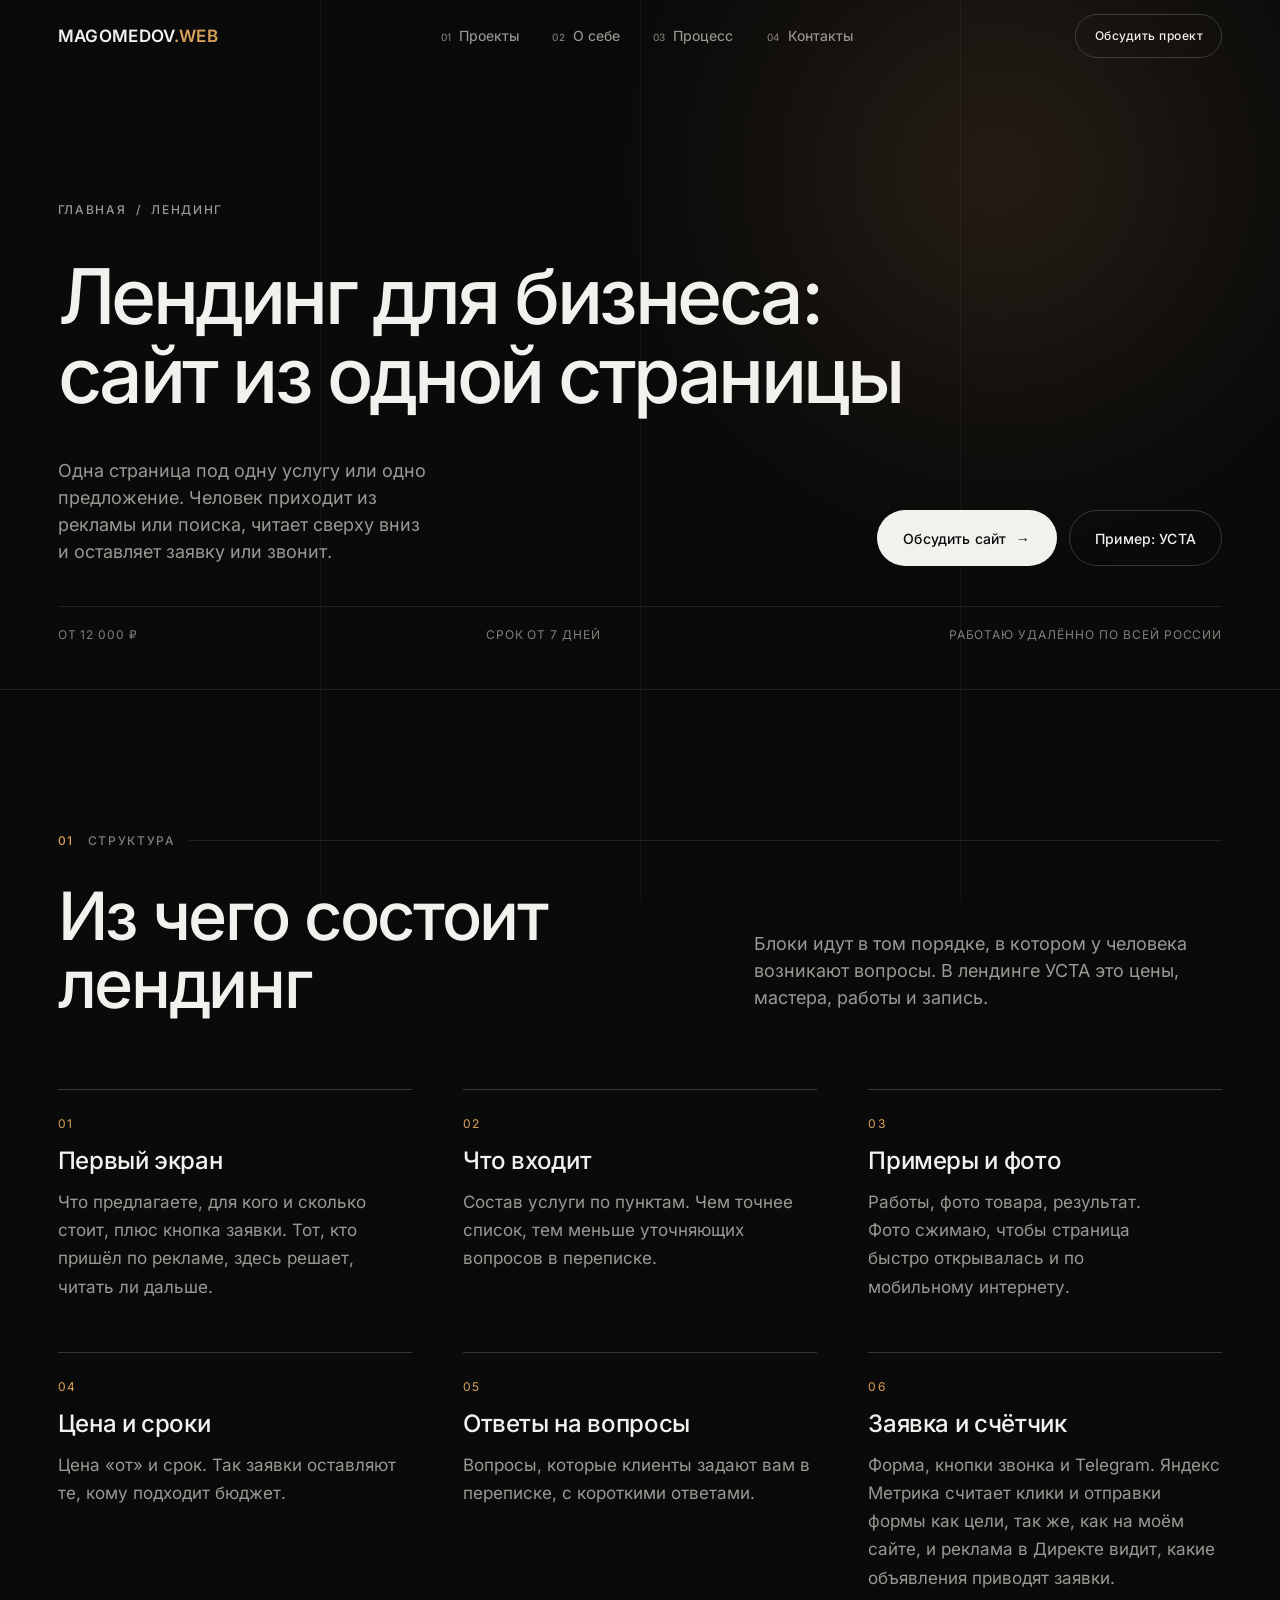
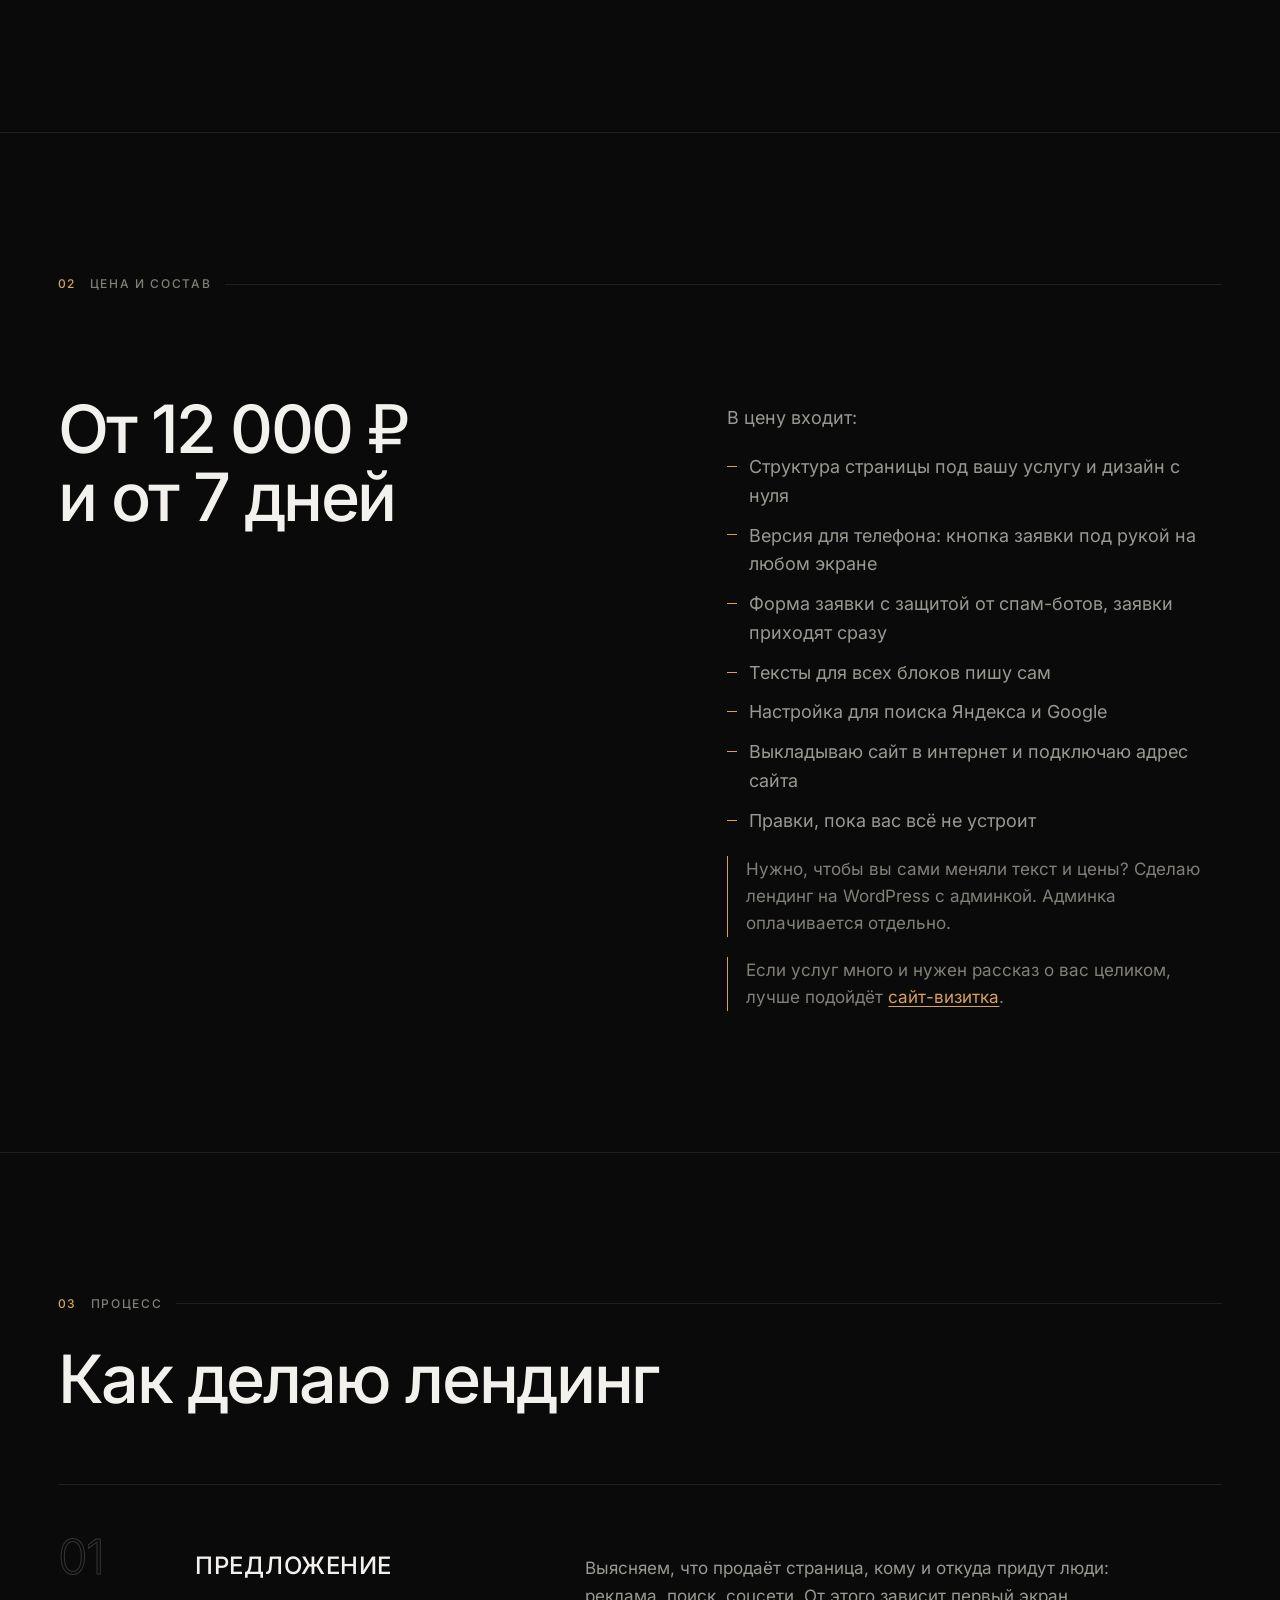
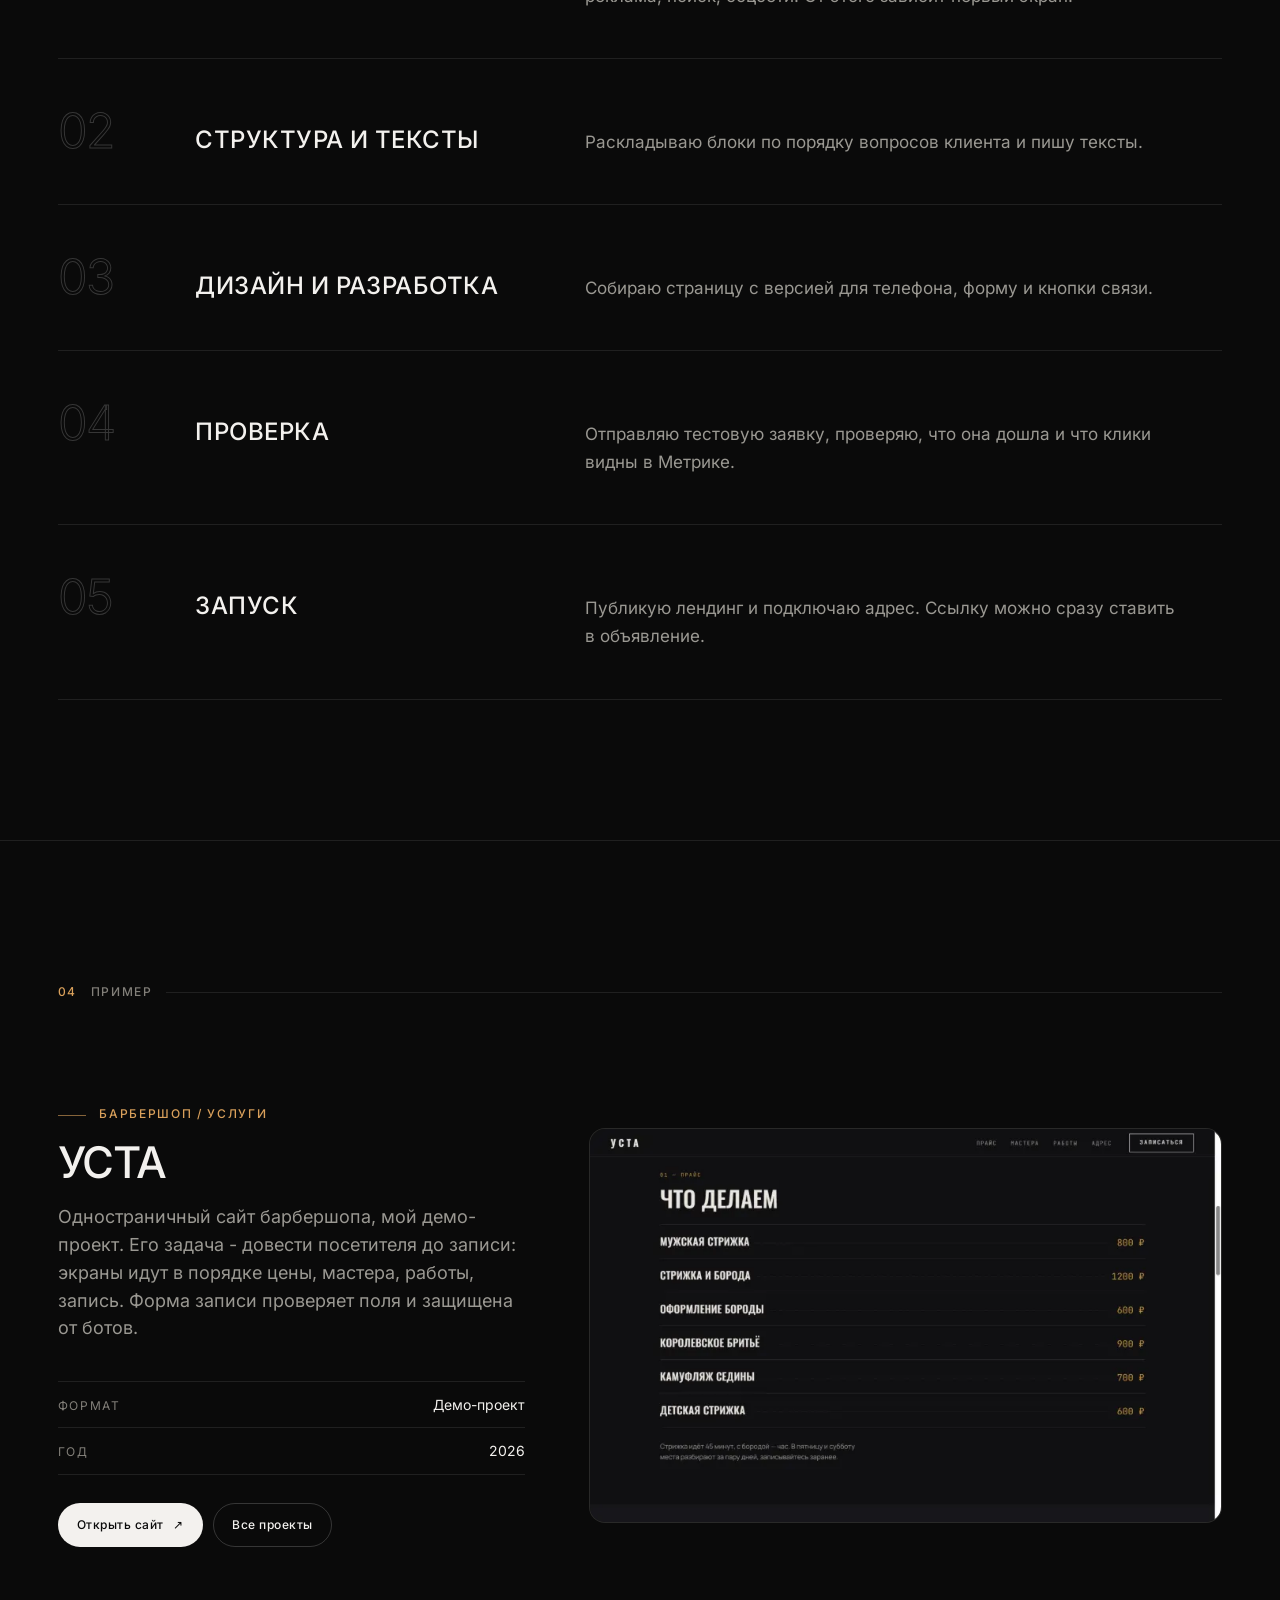
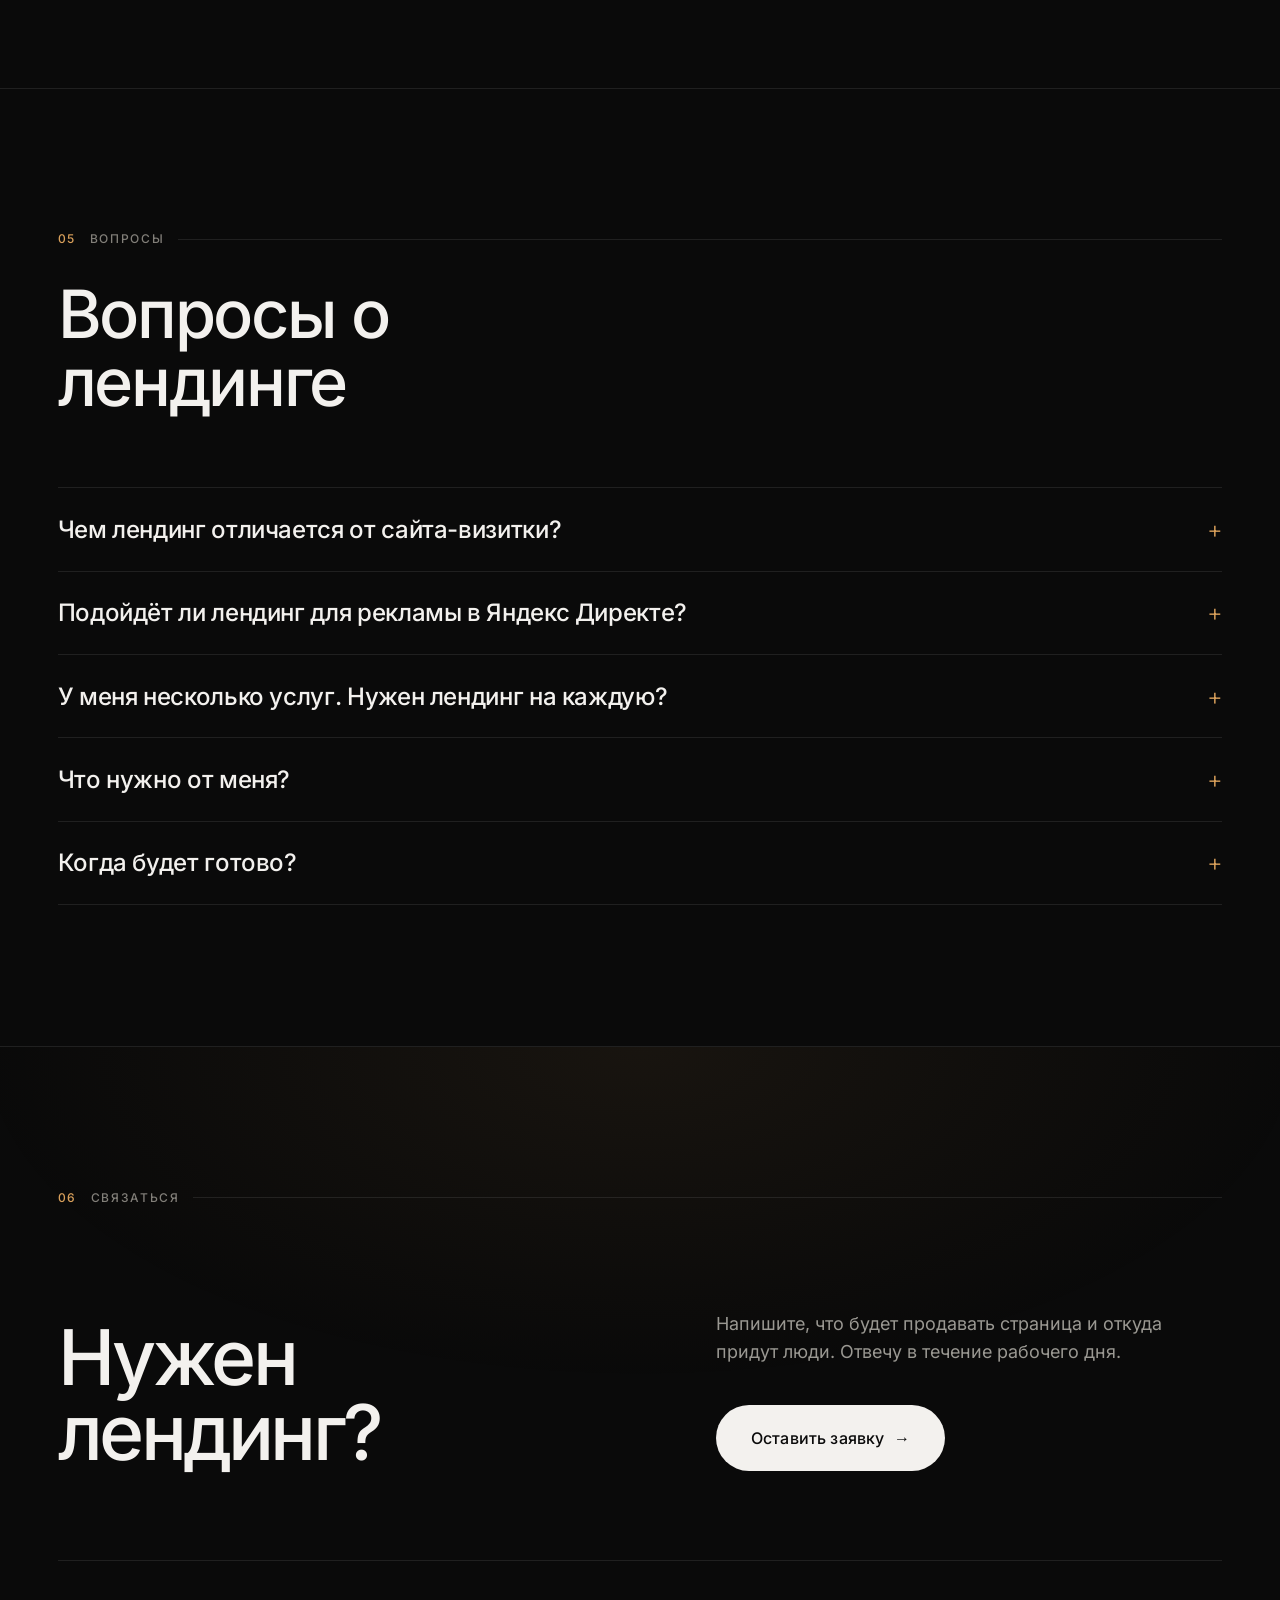
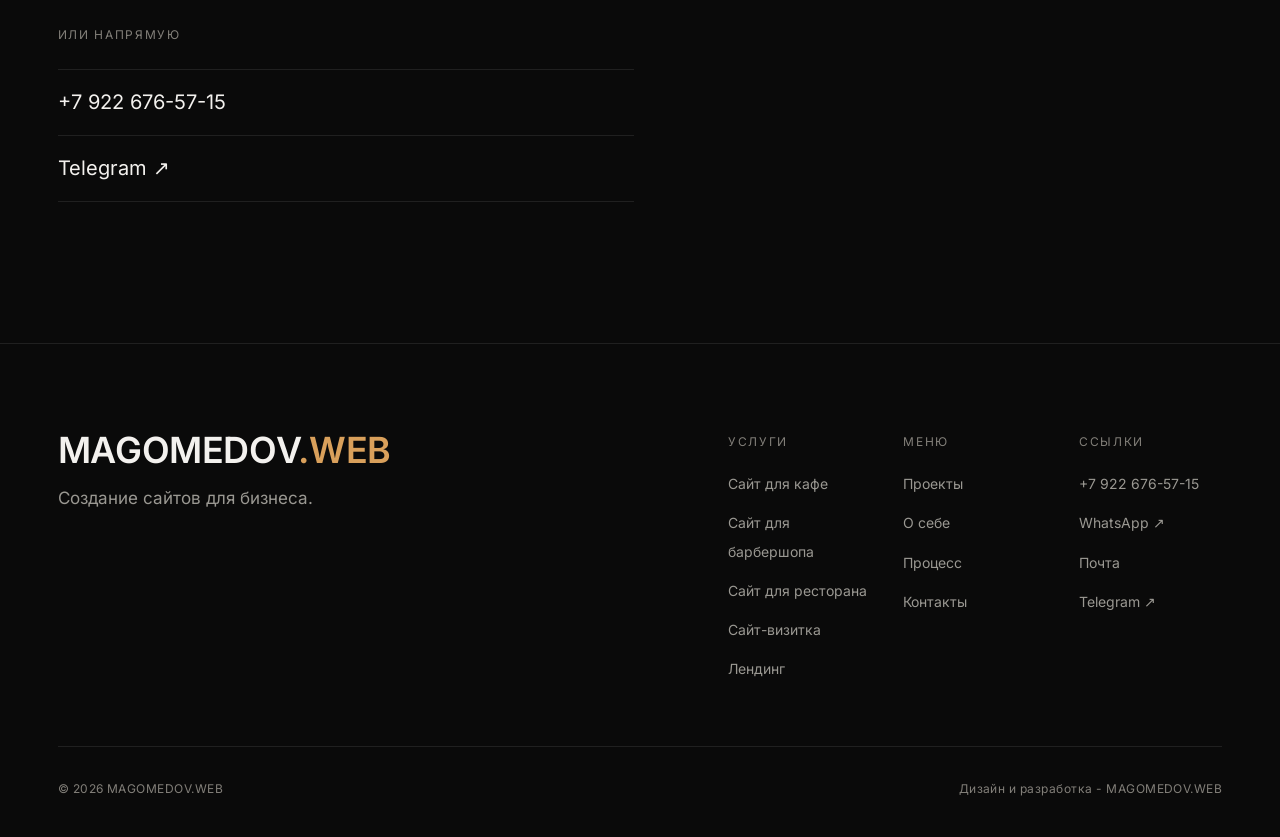
==== commit 37e415b5: "Витрина работ в начале раздела и чистка технических деталей из карточек Co-Authored-By: Claude Opus " ====
--- a/lending/index.html
+++ b/lending/index.html
@@ -351,7 +351,6 @@
           <p class="project__desc" data-reveal data-reveal-delay="1">Одностраничный сайт барбершопа, мой демо-проект. Его задача - довести посетителя до записи: экраны идут в порядке цены, мастера, работы, запись. Форма записи проверяет поля и защищена от ботов.</p>
           <dl class="facts" data-reveal data-reveal-delay="2">
             <div class="facts__row"><dt>Формат</dt><dd>Демо-проект</dd></div>
-            <div class="facts__row"><dt>Стек</dt><dd>HTML · CSS · JavaScript</dd></div>
             <div class="facts__row"><dt>Год</dt><dd>2026</dd></div>
           </dl>
           <div class="project__actions" data-reveal data-reveal-delay="3">
--- a/css/style.css
+++ b/css/style.css
@@ -2083,3 +2083,44 @@
   .site-footer__nav { grid-template-columns: repeat(2, minmax(0, 1fr)); }
   .site-footer__col--services { grid-column: 1 / -1; }
 }
+
+/* ==========================================================================
+   20. WORKLIST — витрина проектов в начале секции «Работы»
+   ========================================================================== */
+.worklist {
+  display: grid;
+  grid-template-columns: repeat(3, minmax(0, 1fr));
+  gap: clamp(1rem, 2vw, 1.75rem);
+  margin-top: clamp(2rem, 5vw, 3.5rem);
+  padding: 0;
+  list-style: none;
+}
+
+.worklist__card {
+  display: grid;
+  gap: 0.75rem;
+  padding-bottom: 1rem;
+  border-bottom: 1px solid var(--line);
+  color: inherit;
+  text-decoration: none;
+  transition: border-color var(--t-fast) var(--ease);
+}
+
+.worklist__card img {
+  width: 100%;
+  aspect-ratio: 16 / 10;
+  object-fit: cover;
+  border-radius: 4px;
+  transition: opacity var(--t-fast) var(--ease);
+}
+
+.worklist__meta { display: grid; gap: 0.15rem; }
+.worklist__name { font-weight: 600; letter-spacing: 0.02em; }
+.worklist__cat { color: var(--text-dim); font-size: 0.9rem; }
+.worklist__go { color: var(--accent); font-size: 0.9rem; }
+.worklist__card:hover { border-color: var(--accent); }
+.worklist__card:hover img { opacity: 0.85; }
+
+@media (max-width: 760px) {
+  .worklist { grid-template-columns: 1fr; }
+}
